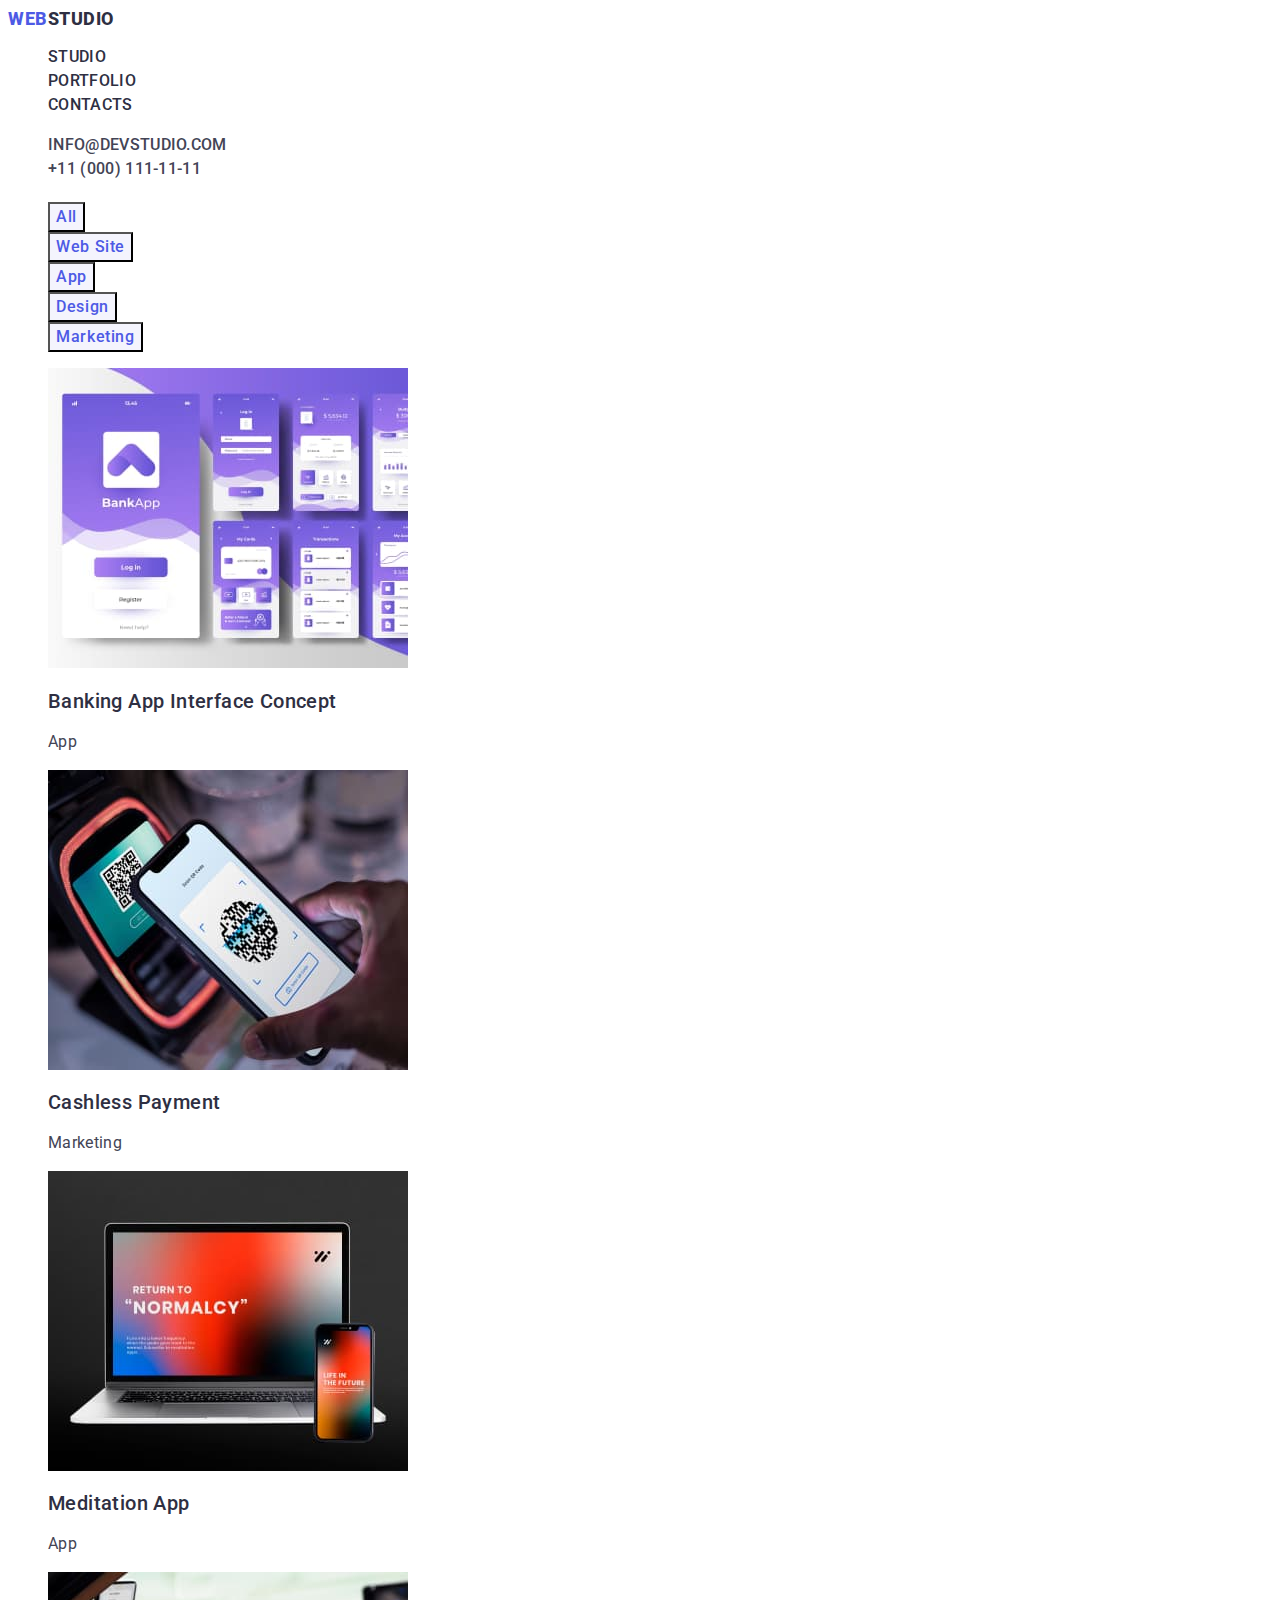
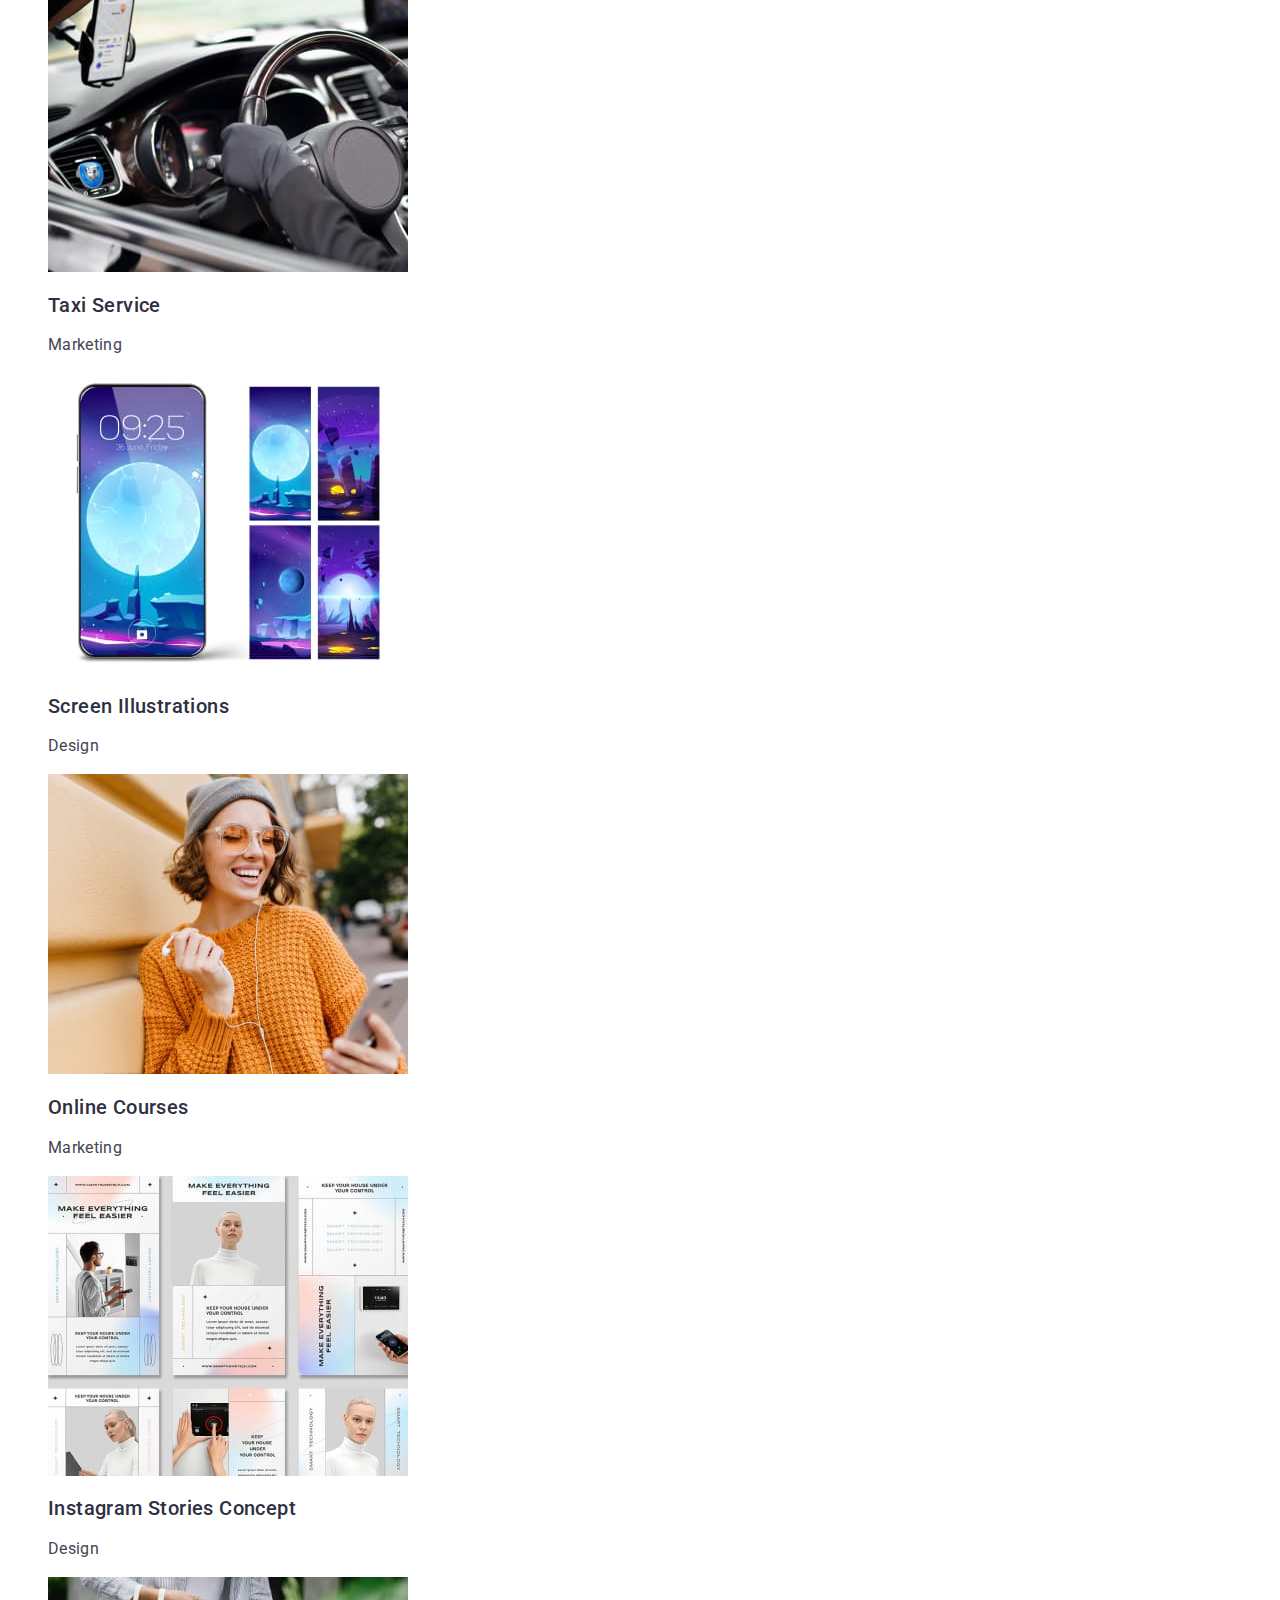
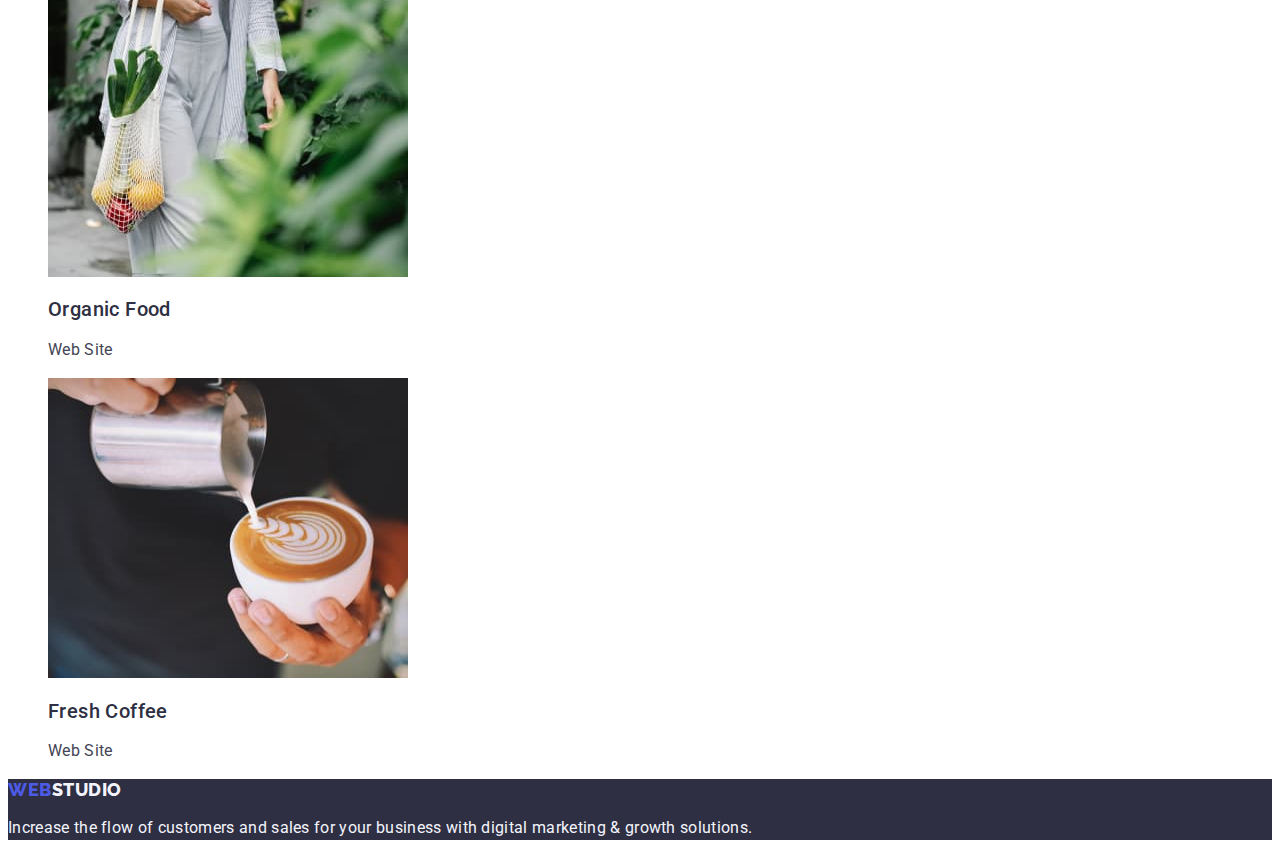
==== portfolio.html @ 3cce031e "Initial commit" ====
<!DOCTYPE html>
<html lang="en">
<head>
    <meta charset="UTF-8">
    <meta name="viewport" content="width=device-width, initial-scale=1.0">
    <link rel="preconnect" href="https://fonts.googleapis.com">
    <link rel="preconnect" href="https://fonts.gstatic.com" crossorigin>
    <link href="https://fonts.googleapis.com/css2?family=Raleway:wght@800&family=Roboto:wght@400;500;700;900&display=swap"
        rel="stylesheet">
    <title>WebStudio</title>
    <link rel="stylesheet" href="./css/styles.css">
</head>
<body>
    <header class="header-nav">
        <nav>
            <a class="link" href="./index.html">Web<span class="logo-studio">Studio</span></a>
            <ul class="list">
                <li><a class="link" href="./index.html">Studio</a></li>
                <li><a class="link" href="./portfolio.html">Portfolio</a></li>
                <li><a class="link" href="">Contacts</a></li>
            </ul>
    
        </nav>
        <address class="header-adress">
            <ul class="list">
                <li><a class="link" href="mailto:info@devstudio.com">info@devstudio.com</a></li>
                <li><a class="link" href="tel:+110001111111">+11 (000) 111-11-11</a></li>
            </ul>
        </address>
    </header>

        <main>
            <section>
                <h1></h1>
              <ul class="list">
                <li><button type="button" class="button">All</button></li>
                <li><button type="button" class="button">Web Site</button></li>
                <li><button type="button" class="button">App</button></li>
                <li><button type="button" class="button">Design</button></li>
                <li><button type="button" class="button">Marketing</button></li>
              </ul>


            <ul class="list">
                <li><a class="link" href="">
                    <img src="./images/img8.jpg"
                     alt="Banking App"
                     width="360"
                     height="300">
                     <h2 class="portfolio-job">Banking App Interface Concept</h2>
                     <p class="portfolio-content">App</p>
                     </a>
                    </li>

                <li><a class="link" href="">
                    <img src="./images/img9.jpg"
                     alt="NFC Payment"
                     width="360"
                     height="300">
                     <h2 class="portfolio-job">Cashless Payment</h2>
                     <p class="portfolio-content">Marketing</p>
                     </a>
                    </li>

                <li><a class="link" href="">
                    <img src="./images/img10.jpg"
                     alt="Meditation App"
                     width="360"
                     height="300">
                     <h2 class="portfolio-job">Meditation App</h2>
                    <p class="portfolio-content">App</p>
                    </a>
                </li>

                <li><a class="link" href="">
                    <img src="./images/img11.jpg"
                    alt="Taxi"
                    width="360"
                    height="300">
                    <h2 class="portfolio-job">Taxi Service</h2>
                    <p class="portfolio-content">Marketing</p>
                    </a>
                </li>

                <li><a class="link" href="">
                    <img src="./images/img12.jpg"
                    alt="Screen Ilustration"
                    width="360"
                    height="300">
                    <h2 class="portfolio-job">Screen Illustrations</h2>
                    <p class="portfolio-content">Design</p>
                    </a>
                </li>

                <li><a class="link" href="">
                    <img src="./images/img13.jpg"
                    alt="Online Courses"
                    width="360"
                    height="300">
                    <h2 class="portfolio-job">Online Courses</h2>
                    <p class="portfolio-content">Marketing</p>
                    </a>
                </li>

                <li><a class="link" href="">
                    <img src="./images/img14.jpg"
                    alt="Stories Concept"
                    width="360"
                    height="300">
                    <h2 class="portfolio-job">Instagram Stories Concept</h2>
                    <p class="portfolio-content">Design</p>
                    </a>
                </li>

                <li><a class="link" href="">
                    <img src="./images/img15.jpg"
                    alt="Food"
                    width="360"
                    height="300">
                    <h2 class="portfolio-job">Organic Food</h2>
                    <p class="portfolio-content">Web Site</p>
                    </a>
                </li>

                <li><a class="link" href="">
                    <img src="./images/img16.jpg"
                    alt="Barista"
                    width="360"
                    height="300">
                    <h2 class="portfolio-job">Fresh Coffee</h2>
                    <p class="portfolio-content">Web Site</p>
                    </a>
                </li>
            </ul>
        </section>
        </main>

        <footer class="footer">
            <a class="link" href="./index.html">Web<span class="logo-studio-footer">Studio</span></a>
            <p class="footer-text">Increase the flow of customers and sales for your business with digital marketing & growth solutions.</p>
        </footer>
</body>
</html>
---- css/styles.css ----
:root {
    --primary-font: "Roboto" , sans-serif;
    --title-font : "Raleway" , sans-serif ;
    --background-color-main: #FFFFFF;
    
}

header {
    background-color: #FFFFFF;
}

body {
    background-color: #FFFFFF;
    font-family: var(--primary-font);
    color:#434455;
}

.header-nav .link {
    text-decoration: none;
    line-height: 1.17;
    letter-spacing: 0.03em;
    text-transform: uppercase;
    font-family: var(--primary-font);
    font-size: 18px;
    font-weight: 800;
    color:#4D5AE5;
}

.header-nav .logo-studio {
    color: #2E2F42;
}

.link .logo-studio-footer {
    color: #F4F4FD;
}

.list {
    list-style: none;
    background-color:var(--background-color-main);
}

.header-nav .list .link {
    text-decoration: none;
    letter-spacing: 0.02em;
    line-height: 1.5;
    color:#2E2F42;
    font-size: 16px;
    font-weight: 500;
}

.header-adress {
    font-style: normal;
}

.header-adress .list .link
{
    color: #2E2F42;
    font-size: 16px;
    line-height: 1.5;
    letter-spacing: 0.02em;
    color: #434455;
}


.header-nav .list .link:hover,
 .header-nav .list .link:focus{
    color: #404BBF;
}


.header-adress .link:hover,
.header-adress .link:focus,
.header-adress .link:hover,
.header-adress .link:focus
 {
    color: #404BBF;
}

.main-title .main-button {
    letter-spacing: 0.04em;
    line-height: 1.5;
    font-weight: 500;
    font-family: "Roboto", sans-serif;
    cursor: pointer;
    color: #FFFFFF;
    background-color:#4D5AE5;
    font-size: 16px;
}

.main-title .main-button:focus,
.main-title .main-button:hover {
    color: #FFFFFF;
    background-color:#404BBF;
    font-size: 16px;
    font-weight: 500;
}

.main-title {
    letter-spacing: 0.02em;
    text-align: center;
    background-color:#2E2F42;
}

.main-title .title {
    letter-spacing: 0.02em;
    font-weight: 700;
    font-size: 56px;
    color: #FFFFFF;
    line-height: 1.07;
}

.second-title .text {
    letter-spacing: 0.02em;
    font-size: 16px;
    line-height: 1.5;
}

.second-title .list .title-list {
    letter-spacing: 0.02em;
    color: #2E2F42;
    line-height: 1.2;
    font-weight: 500;
    font-size: 20px;
}

.our-job .our-job-title {
    text-transform: capitalize;
    letter-spacing: 0.02em;
    text-align: center;
    line-height: 1.11;
    font-size: 36px;
    font-weight: 700;
    color: #2E2F42;
}

.our-job .our-job-title .list {
    color: #E7E9FC;
}


.our {
    background-color:#F4F4FD;
}

.list .our-team {
    background-color: #FFFFFF;
}

.our .team {
    color: #2E2F42;
    text-transform: capitalize;
    letter-spacing: 0.02em;
    text-align: center;
    line-height: 1.11;
    font-size: 36px;
    font-weight:700 ;
}

.list .our-team .job {
    background-color: #FFFFFF;
    letter-spacing: 0.02em;
    color: #434455;
    line-height: 1.5;
    font-size: 16px;
    font-weight: 500;
}

.our-team .human {
    color: #2E2F42;
    letter-spacing: 0.02em;
    font-size: 20px;
    font-weight: 400;
    line-height: 1.2;
}


.footer {
    background-color: #2E2F42;
}

.footer .link {
        text-decoration: none;
            line-height: 1.17;
            letter-spacing: 0.03em;
            text-transform: uppercase;
            font-family: var(--title-font);
            font-size: 18px;
            font-weight: 800;
            color: #4D5AE5;
}

.footer .footer-text {
    letter-spacing: 0.02em;
    line-height: 1.5;
    font-size: 16px;
    color: #F4F4FD;
}

.list .button {
    letter-spacing: 0.04em;
    font-family: var(--primary-font);
    cursor: pointer;
    background-color:#F4F4FD ;
    color: #4D5AE5;
    font-size: 16px;
    font-weight: 500;
    line-height: 1.5;
}
.list .button:hover,
.list .button:focus {
    color: #FFFFFF;
    background-color:#404BBF ;
}

.list .link {
    text-decoration: none;
}

.list .link .portfolio-job {
    font-family: var(--primary-font);
    letter-spacing: 0.02em;
    color: #2E2F42;
    font-size: 20px;
    font-weight: 500;
    line-height: 1.2;
}

.link .portfolio-content {
    font-family: var(--primary-font);
    font-size: 16px;
    line-height: 1.5;
    letter-spacing: 0.02em;
    color: #434455;
}
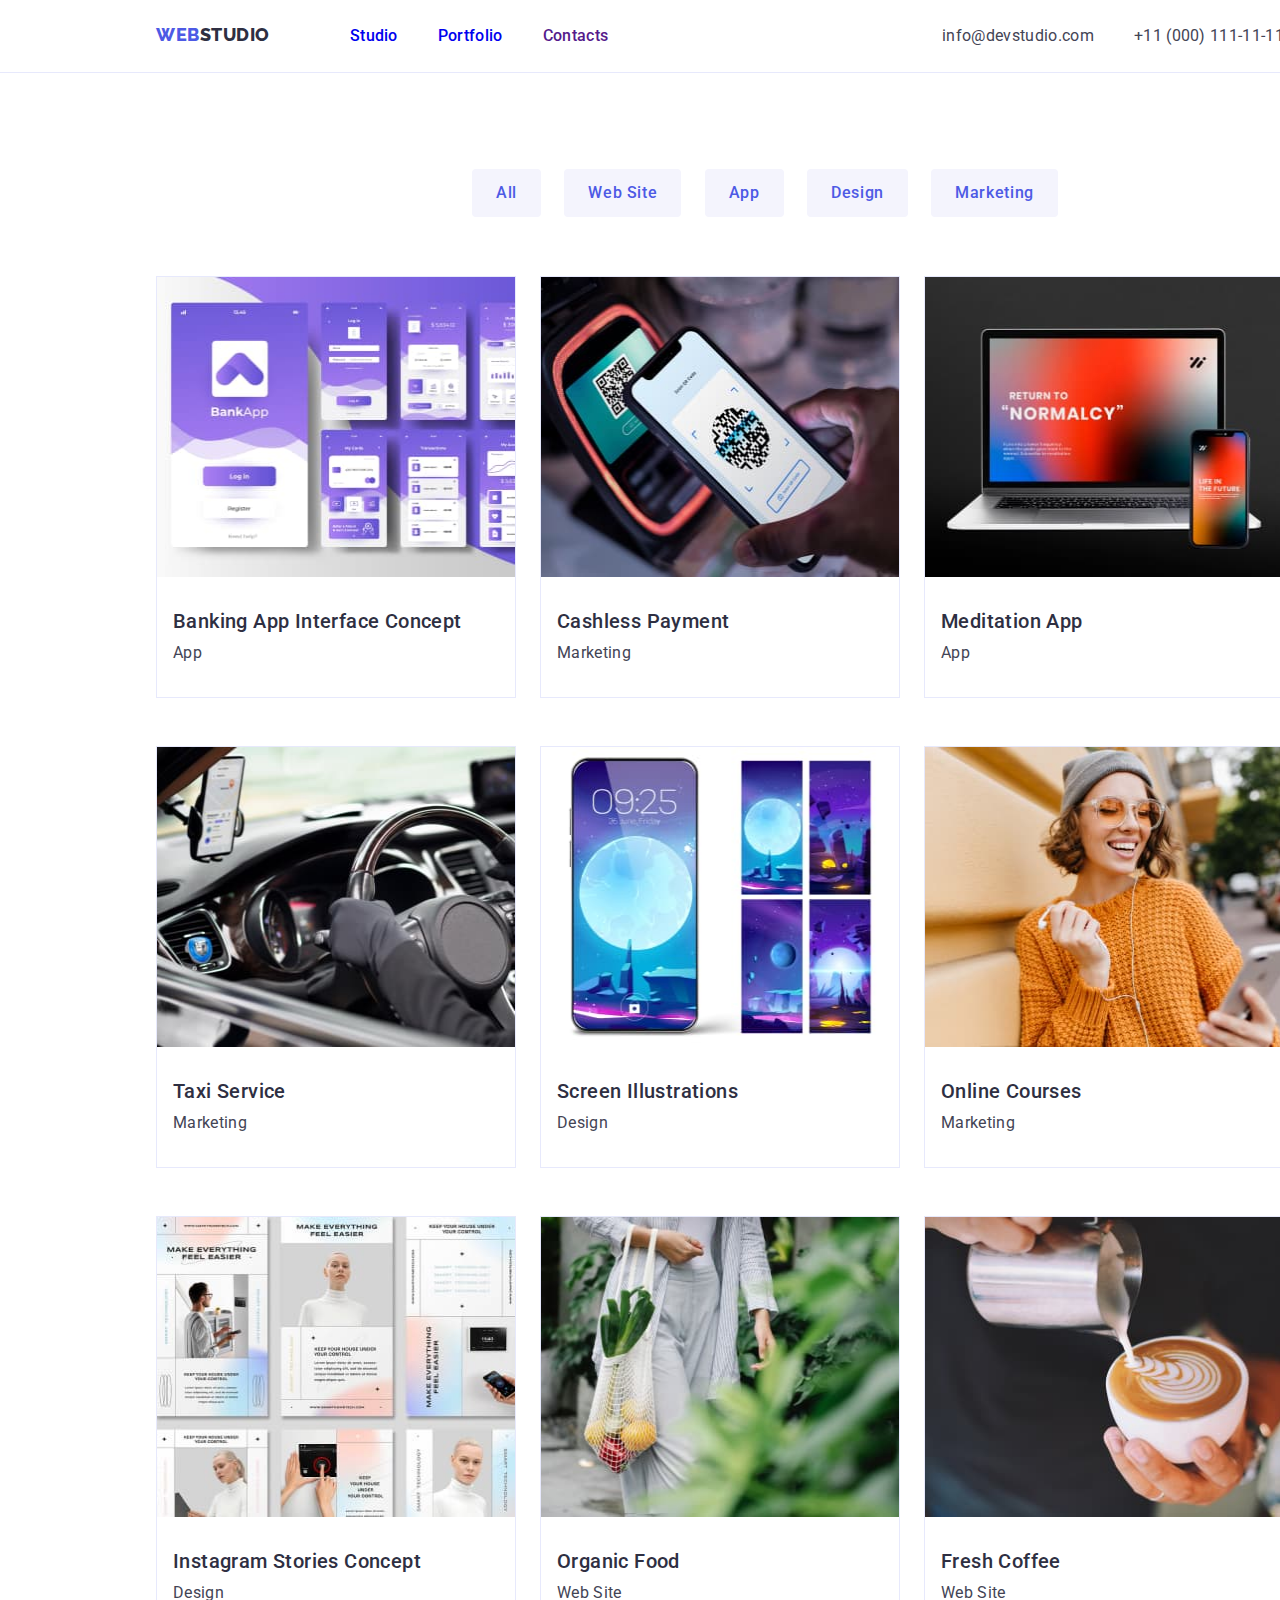
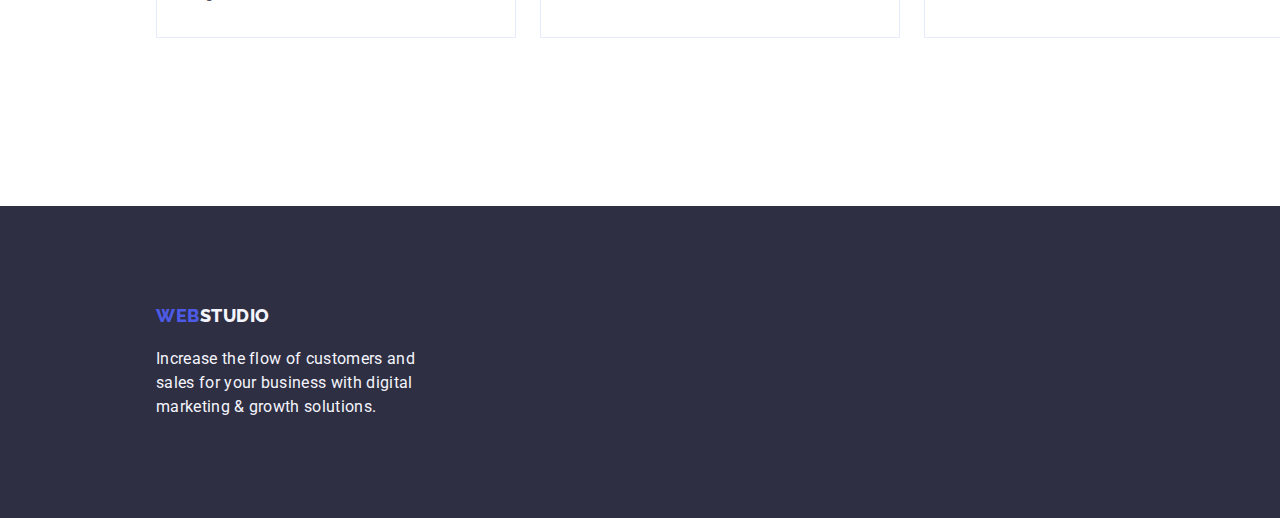
==== commit 66c73d89: "1" ====
--- a/portfolio.html
+++ b/portfolio.html
@@ -1,143 +1,224 @@
 <!DOCTYPE html>
 <html lang="en">
-<head>
-    <meta charset="UTF-8">
-    <meta name="viewport" content="width=device-width, initial-scale=1.0">
-    <link rel="preconnect" href="https://fonts.googleapis.com">
-    <link rel="preconnect" href="https://fonts.gstatic.com" crossorigin>
-    <link href="https://fonts.googleapis.com/css2?family=Raleway:wght@800&family=Roboto:wght@400;500;700;900&display=swap"
-        rel="stylesheet">
+  <head>
+    <meta charset="UTF-8" />
+    <meta name="viewport" content="width=device-width, initial-scale=1.0" />
+    <link rel="preconnect" href="https://fonts.googleapis.com" />
+    <link rel="preconnect" href="https://fonts.gstatic.com" crossorigin />
+    <link rel="stylesheet" href="./css/modern-normalize.min.css" />
+    <link
+      href="https://fonts.googleapis.com/css2?family=Raleway:wght@800&family=Roboto:wght@400;500;700;900&display=swap"
+      rel="stylesheet"
+    />
+    <link rel="stylesheet" href="./css/modern-normalize.css" />
     <title>WebStudio</title>
-    <link rel="stylesheet" href="./css/styles.css">
-</head>
-<body>
+    <link rel="stylesheet" href="./css/styles.css" />
+  </head>
+  <body>
     <header class="header-nav">
-        <nav>
-            <a class="link" href="./index.html">Web<span class="logo-studio">Studio</span></a>
+      <div class="conteiner">
+        <div class="nav-menu">
+          <nav class="menu">
+            <a class="link" href="./index.html"
+              >Web<span class="logo-studio">Studio</span></a
+            >
             <ul class="list">
-                <li><a class="link" href="./index.html">Studio</a></li>
-                <li><a class="link" href="./portfolio.html">Portfolio</a></li>
-                <li><a class="link" href="">Contacts</a></li>
+              <li><a class="link" href="./index.html">Studio</a></li>
+              <li><a class="link" href="./portfolio.html">Portfolio</a></li>
+              <li><a class="link" href="">Contacts</a></li>
             </ul>
-    
-        </nav>
-        <address class="header-adress">
+          </nav>
+
+          <address class="header-adress">
             <ul class="list">
-                <li><a class="link" href="mailto:info@devstudio.com">info@devstudio.com</a></li>
-                <li><a class="link" href="tel:+110001111111">+11 (000) 111-11-11</a></li>
+              <li>
+                <a class="link" href="mailto:info@devstudio.com"
+                  >info@devstudio.com</a
+                >
+              </li>
+              <li>
+                <a class="link" href="tel:+110001111111">+11 (000) 111-11-11</a>
+              </li>
             </ul>
-        </address>
+          </address>
+        </div>
+      </div>
     </header>
 
-        <main>
-            <section>
-                <h1></h1>
-              <ul class="list">
-                <li><button type="button" class="button">All</button></li>
-                <li><button type="button" class="button">Web Site</button></li>
-                <li><button type="button" class="button">App</button></li>
-                <li><button type="button" class="button">Design</button></li>
-                <li><button type="button" class="button">Marketing</button></li>
-              </ul>
-
-
+    <main>
+      <section>
+        <h1></h1>
+        <div class="navigation">
+          <ul class="list">
+            <li><button type="button" class="button">All</button></li>
+            <li><button type="button" class="button">Web Site</button></li>
+            <li><button type="button" class="button">App</button></li>
+            <li><button type="button" class="button">Design</button></li>
+            <li><button type="button" class="button">Marketing</button></li>
+          </ul>
+        </div>
+        <div class="conteiner">
+          <div class="list-cards">
             <ul class="list">
-                <li><a class="link" href="">
-                    <img src="./images/img8.jpg"
-                     alt="Banking App"
-                     width="360"
-                     height="300">
-                     <h2 class="portfolio-job">Banking App Interface Concept</h2>
-                     <p class="portfolio-content">App</p>
-                     </a>
-                    </li>
-
-                <li><a class="link" href="">
-                    <img src="./images/img9.jpg"
-                     alt="NFC Payment"
-                     width="360"
-                     height="300">
-                     <h2 class="portfolio-job">Cashless Payment</h2>
-                     <p class="portfolio-content">Marketing</p>
-                     </a>
-                    </li>
-
-                <li><a class="link" href="">
-                    <img src="./images/img10.jpg"
-                     alt="Meditation App"
-                     width="360"
-                     height="300">
-                     <h2 class="portfolio-job">Meditation App</h2>
-                    <p class="portfolio-content">App</p>
-                    </a>
-                </li>
-
-                <li><a class="link" href="">
-                    <img src="./images/img11.jpg"
-                    alt="Taxi"
-                    width="360"
-                    height="300">
-                    <h2 class="portfolio-job">Taxi Service</h2>
-                    <p class="portfolio-content">Marketing</p>
-                    </a>
-                </li>
-
-                <li><a class="link" href="">
-                    <img src="./images/img12.jpg"
-                    alt="Screen Ilustration"
-                    width="360"
-                    height="300">
-                    <h2 class="portfolio-job">Screen Illustrations</h2>
-                    <p class="portfolio-content">Design</p>
-                    </a>
-                </li>
-
-                <li><a class="link" href="">
-                    <img src="./images/img13.jpg"
-                    alt="Online Courses"
-                    width="360"
-                    height="300">
-                    <h2 class="portfolio-job">Online Courses</h2>
-                    <p class="portfolio-content">Marketing</p>
-                    </a>
-                </li>
-
-                <li><a class="link" href="">
-                    <img src="./images/img14.jpg"
-                    alt="Stories Concept"
-                    width="360"
-                    height="300">
-                    <h2 class="portfolio-job">Instagram Stories Concept</h2>
-                    <p class="portfolio-content">Design</p>
-                    </a>
-                </li>
-
-                <li><a class="link" href="">
-                    <img src="./images/img15.jpg"
-                    alt="Food"
-                    width="360"
-                    height="300">
-                    <h2 class="portfolio-job">Organic Food</h2>
-                    <p class="portfolio-content">Web Site</p>
-                    </a>
-                </li>
-
-                <li><a class="link" href="">
-                    <img src="./images/img16.jpg"
-                    alt="Barista"
-                    width="360"
-                    height="300">
-                    <h2 class="portfolio-job">Fresh Coffee</h2>
-                    <p class="portfolio-content">Web Site</p>
-                    </a>
-                </li>
+              <div class="card-one">
+                <li>
+                  <a class="link" href="">
+                    <img
+                      src="./images/img8.jpg"
+                      alt="Banking App"
+                      width="360"
+                      height="300"
+                    />
+                    <div class="card-content">
+                      <h2 class="portfolio-job">
+                        Banking App Interface Concept
+                      </h2>
+                      <p class="portfolio-content">App</p>
+                    </div>
+                  </a>
+                </li>
+
+                <li>
+                  <a class="link" href="">
+                    <img
+                      src="./images/img9.jpg"
+                      alt="NFC Payment"
+                      width="360"
+                      height="300"
+                    />
+                    <div class="card-content">
+                      <h2 class="portfolio-job">Cashless Payment</h2>
+                      <p class="portfolio-content">Marketing</p>
+                    </div>
+                  </a>
+                </li>
+
+                <li>
+                  <a class="link" href="">
+                    <img
+                      src="./images/img10.jpg"
+                      alt="Meditation App"
+                      width="360"
+                      height="300"
+                    />
+                    <div class="card-content">
+                      <h2 class="portfolio-job">Meditation App</h2>
+                      <p class="portfolio-content">App</p>
+                    </div>
+                  </a>
+                </li>
+              </div>
+
+              <div class="card-two">
+                <li>
+                  <a class="link" href="">
+                    <img
+                      src="./images/img11.jpg"
+                      alt="Taxi"
+                      width="360"
+                      height="300"
+                    />
+                    <div class="card-content">
+                      <h2 class="portfolio-job">Taxi Service</h2>
+                      <p class="portfolio-content">Marketing</p>
+                    </div>
+                  </a>
+                </li>
+
+                <li>
+                  <a class="link" href="">
+                    <img
+                      src="./images/img12.jpg"
+                      alt="Screen Ilustration"
+                      width="360"
+                      height="300"
+                    />
+
+                    <div class="card-content">
+                      <h2 class="portfolio-job">Screen Illustrations</h2>
+                      <p class="portfolio-content">Design</p>
+                    </div>
+                  </a>
+                </li>
+
+                <li>
+                  <a class="link" href="">
+                    <img
+                      src="./images/img13.jpg"
+                      alt="Online Courses"
+                      width="360"
+                      height="300"
+                    />
+                    <div class="card-content">
+                      <h2 class="portfolio-job">Online Courses</h2>
+                      <p class="portfolio-content">Marketing</p>
+                    </div>
+                  </a>
+                </li>
+              </div>
+
+              <div class="card-three">
+                <li>
+                  <a class="link" href="">
+                    <img
+                      src="./images/img14.jpg"
+                      alt="Stories Concept"
+                      width="360"
+                      height="300"
+                    />
+                    <div class="card-content">
+                      <h2 class="portfolio-job">Instagram Stories Concept</h2>
+                      <p class="portfolio-content">Design</p>
+                    </div>
+                  </a>
+                </li>
+
+                <li>
+                  <a class="link" href="">
+                    <img
+                      src="./images/img15.jpg"
+                      alt="Food"
+                      width="360"
+                      height="300"
+                    />
+                    <div class="card-content">
+                      <h2 class="portfolio-job">Organic Food</h2>
+                      <p class="portfolio-content">Web Site</p>
+                    </div>
+                  </a>
+                </li>
+
+                <li>
+                  <a class="link" href="">
+                    <img
+                      src="./images/img16.jpg"
+                      alt="Barista"
+                      width="360"
+                      height="300"
+                    />
+                    <div class="card-content">
+                      <h2 class="portfolio-job">Fresh Coffee</h2>
+                      <p class="portfolio-content">Web Site</p>
+                    </div>
+                  </a>
+                </li>
+              </div>
             </ul>
-        </section>
-        </main>
-
-        <footer class="footer">
-            <a class="link" href="./index.html">Web<span class="logo-studio-footer">Studio</span></a>
-            <p class="footer-text">Increase the flow of customers and sales for your business with digital marketing & growth solutions.</p>
-        </footer>
-</body>
-</html>+          </div>
+        </div>
+      </section>
+    </main>
+
+    <footer class="footer">
+      <div class="footer-content">
+        <a class="link" href="./index.html"
+          >Web<span class="logo-studio-footer">Studio</span></a
+        >
+        <p class="footer-text">
+          Increase the flow of customers and sales for your business with
+          digital marketing & growth solutions.
+        </p>
+      </div>
+    </footer>
+  </body>
+</html>
--- a/css/styles.css
+++ b/css/styles.css
@@ -13,20 +13,91 @@
     background-color: #FFFFFF;
     font-family: var(--primary-font);
     color:#434455;
-}
-
-.header-nav .link {
+    margin: 0;
+    width: 1440px;
+}
+
+a {
+    padding: 0;
+    margin: 0;
+}
+
+h1,
+h2,
+h3,
+h4,
+h5,
+h6 {
+    padding: 0;
+    margin: 0;
+}
+
+p {
+    padding: 0;
+    margin: 0;
+}
+
+ul {
+    padding: 0;
+    margin: 0;
+}
+
+img {
+    display: block;
+    max-width: 100%;
+}
+
+.conteiner {
+    width: 1158px;
+    padding: 0 15px;
+    margin: 0 auto;
+}
+
+.header-nav {
+    border-bottom: 1px solid #E7E9FC;
+    padding: 24px 0;
+}
+
+.header-nav .conteiner .nav-menu {
+    display: flex;
+    justify-content: space-between;
+}
+
+
+.nav-menu .menu >a {
+    display:inline-flex;
     text-decoration: none;
     line-height: 1.17;
     letter-spacing: 0.03em;
     text-transform: uppercase;
-    font-family: var(--primary-font);
+    font-family: var(--title-font);
     font-size: 18px;
     font-weight: 800;
-    color:#4D5AE5;
-}
-
-.header-nav .logo-studio {
+    color: #4D5AE5;
+
+    margin:0 76px 0 0;
+}
+
+.nav-menu .menu .list {
+    display: inline-flex;
+    text-decoration: none;
+    letter-spacing: 0.02em;
+    line-height: 1.5;
+    color: #2E2F42;
+    font-size: 16px;
+    font-weight: 500;
+
+    gap:40px;
+}
+
+
+.header-adress .list {
+    display: inline-flex;
+    gap:40px;
+}
+
+
+.conteiner .logo-studio {
     color: #2E2F42;
 }
 
@@ -39,14 +110,6 @@
     background-color:var(--background-color-main);
 }
 
-.header-nav .list .link {
-    text-decoration: none;
-    letter-spacing: 0.02em;
-    line-height: 1.5;
-    color:#2E2F42;
-    font-size: 16px;
-    font-weight: 500;
-}
 
 .header-adress {
     font-style: normal;
@@ -59,6 +122,7 @@
     line-height: 1.5;
     letter-spacing: 0.02em;
     color: #434455;
+
 }
 
 
@@ -76,6 +140,8 @@
     color: #404BBF;
 }
 
+
+
 .main-title .main-button {
     letter-spacing: 0.04em;
     line-height: 1.5;
@@ -85,7 +151,15 @@
     color: #FFFFFF;
     background-color:#4D5AE5;
     font-size: 16px;
-}
+
+    display: flex;
+    margin:48px 0 0 0;
+    padding:16px 32px 16px 32px;
+    border: 0px;
+    border-radius: 4px;
+
+}
+
 
 .main-title .main-button:focus,
 .main-title .main-button:hover {
@@ -99,7 +173,12 @@
     letter-spacing: 0.02em;
     text-align: center;
     background-color:#2E2F42;
-}
+
+    display: flex;
+    width: 1440px;
+    
+}
+
 
 .main-title .title {
     letter-spacing: 0.02em;
@@ -109,6 +188,39 @@
     line-height: 1.07;
 }
 
+.first-section {
+    display: flex;
+    flex-direction: column;
+    width: 496px;
+    align-items:center;
+    margin: 188px 472px;
+}
+
+.second-section {
+    display: inline;
+    margin: 0;
+    padding: 0;
+}
+
+.second-section .list {
+    display: inline-flex;
+    margin: 92px 0 120px 0;
+    gap: 24px;
+}
+
+.second-section .list li {
+    width: calc((100% - 3*24px)/4);
+}
+
+
+.second-title h2 {
+    visibility: hidden;
+    pointer-events: none;
+    position: absolute;
+    padding-top: 0;
+    margin: 0;
+}
+
 .second-title .text {
     letter-spacing: 0.02em;
     font-size: 16px;
@@ -123,7 +235,14 @@
     font-size: 20px;
 }
 
+.our-job {
+    display:block;
+    margin-bottom:194px ;
+}
+
 .our-job .our-job-title {
+    display: block;
+
     text-transform: capitalize;
     letter-spacing: 0.02em;
     text-align: center;
@@ -133,18 +252,56 @@
     color: #2E2F42;
 }
 
-.our-job .our-job-title .list {
+.our-job .conteiner ul {
+    display: inline-flex;
+    gap: 24px;
+    margin-top: 72px;
+
+}
+
+
+
+.our-job .conteiner .list {
     color: #E7E9FC;
 }
 
 
 .our {
+    display:flex;
+    height: 732px;
     background-color:#F4F4FD;
 }
 
 .list .our-team {
+    display: block;
     background-color: #FFFFFF;
-}
+
+}
+
+
+.team {
+    display: block;
+    margin-top:120px ;
+}
+
+.our .conteiner ul {
+    display: inline-flex;
+    margin-top: 72px;
+    margin-bottom: 120px;
+    gap: 24px;
+    background-color: #F4F4FD;
+}
+
+
+.card-text  {
+    display:flex;
+    flex-direction: column;
+    gap: 8px;
+
+    margin:32px 16px;
+    align-items: center; 
+}
+
 
 .our .team {
     color: #2E2F42;
@@ -174,9 +331,27 @@
 }
 
 
+
 .footer {
-    background-color: #2E2F42;
-}
+    display: flex;
+    height: 312px;
+    background-color:#2E2F42 ;
+    align-items:normal;
+    gap:16px ;
+}
+
+.footer-content {
+    display: flex;
+    flex-direction: column;
+    gap: 17.5px;
+    align-self: center;
+    margin-left:156px ;
+    margin-top:100px;
+    margin-bottom: 100px;
+
+}
+
+
 
 .footer .link {
         text-decoration: none;
@@ -187,6 +362,9 @@
             font-size: 18px;
             font-weight: 800;
             color: #4D5AE5;
+
+            width: 115px;
+            height: 24px;
 }
 
 .footer .footer-text {
@@ -194,6 +372,9 @@
     line-height: 1.5;
     font-size: 16px;
     color: #F4F4FD;
+
+    width: 264px;
+    height: 72px;
 }
 
 .list .button {
@@ -205,7 +386,59 @@
     font-size: 16px;
     font-weight: 500;
     line-height: 1.5;
-}
+
+    display: inline-flex;
+    border-radius:4px ;
+    padding: 12px 24px ;
+    width: max-content;
+    border-color: #F4F4FD;
+    border-style: none;
+}
+
+.navigation .list {
+    display: inline-flex;
+    margin: 96px 472px 59px 472px ;
+    gap: 23.33px;
+}
+
+.list-cards {
+    display:flex;
+    margin-bottom:120px;
+
+}
+
+.card-content {
+    display: block;
+    margin: 32px 52px 32px 16px;
+}
+
+.portfolio-content {
+    margin-top: 8px;
+}
+
+
+.list-cards .list li {
+    display:inline-flex;
+    flex-wrap: nowrap;
+    margin-bottom: 48px;
+    border: 1px solid #E7E9FC;
+}
+
+.card-one {
+    display: flex;
+    gap: 24px;
+}
+
+.card-two {
+    display: flex;
+    gap: 24px;
+}
+
+.card-three{
+    display: flex;
+    gap: 24px;
+}
+
 .list .button:hover,
 .list .button:focus {
     color: #FFFFFF;
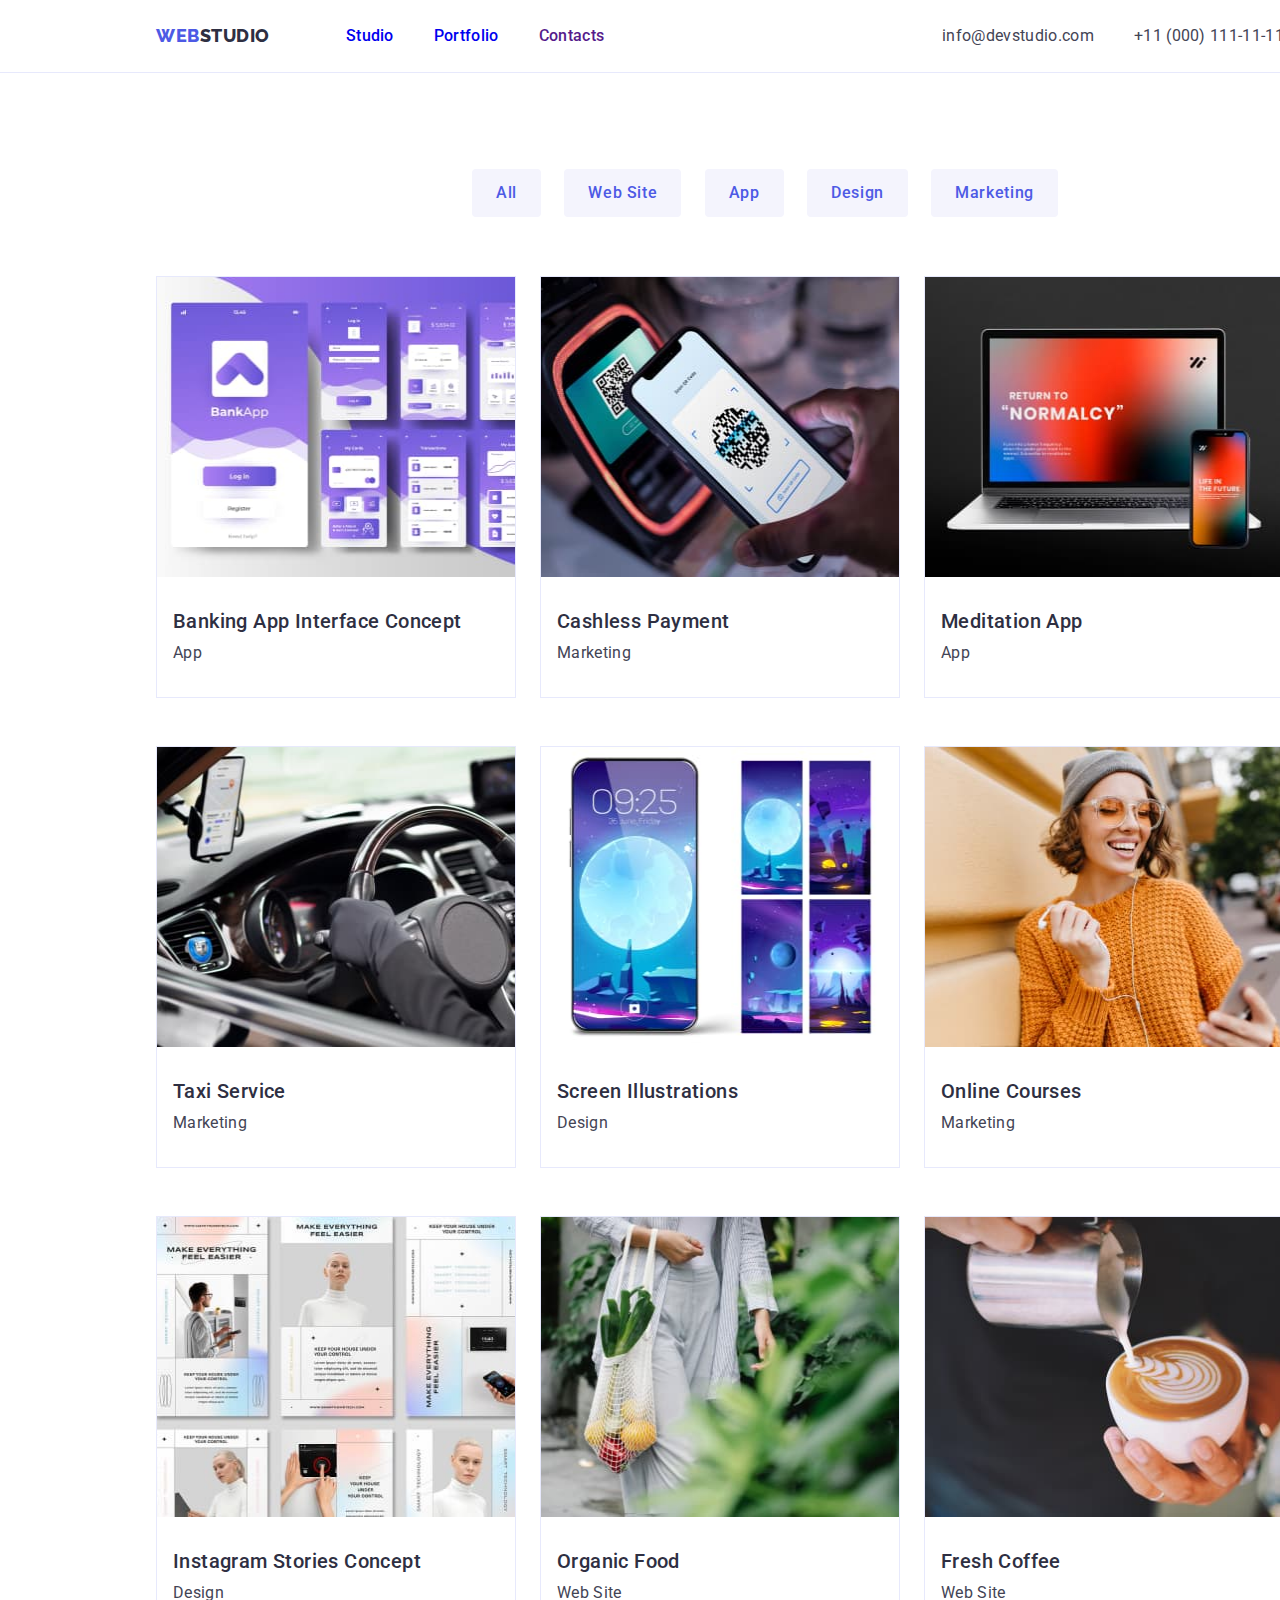
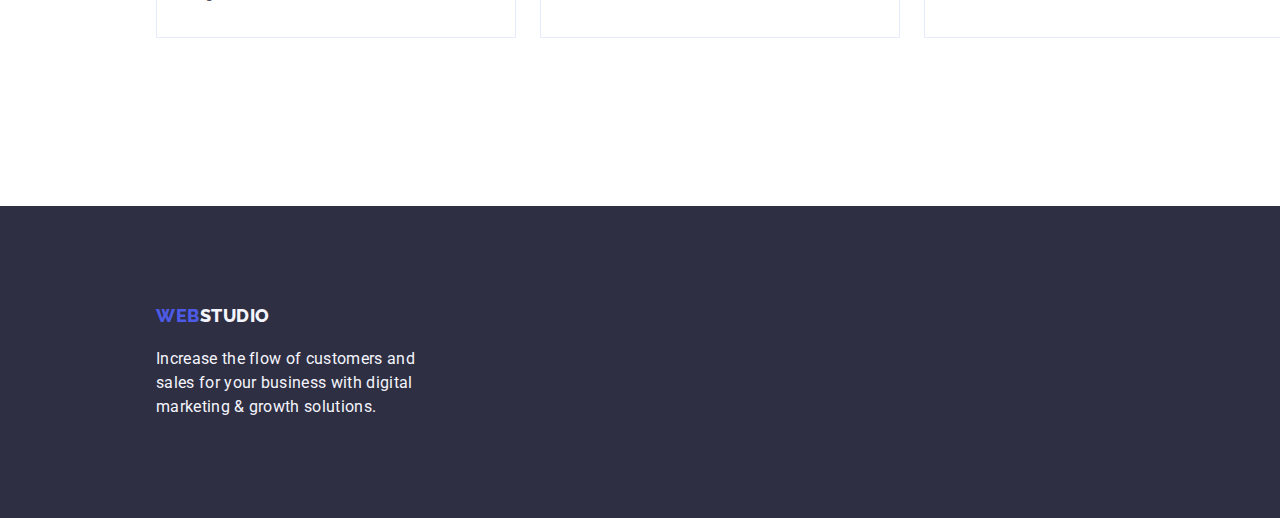
==== commit 401482cb: "1" ====
--- a/portfolio.html
+++ b/portfolio.html
@@ -16,7 +16,7 @@
   </head>
   <body>
     <header class="header-nav">
-      <div class="conteiner">
+      <div class="container">
         <div class="nav-menu">
           <nav class="menu">
             <a class="link" href="./index.html"
@@ -57,7 +57,7 @@
             <li><button type="button" class="button">Marketing</button></li>
           </ul>
         </div>
-        <div class="conteiner">
+        <div class="container">
           <div class="list-cards">
             <ul class="list">
               <div class="card-one">
--- a/css/styles.css
+++ b/css/styles.css
@@ -47,7 +47,7 @@
     max-width: 100%;
 }
 
-.conteiner {
+.container {
     width: 1158px;
     padding: 0 15px;
     margin: 0 auto;
@@ -58,11 +58,15 @@
     padding: 24px 0;
 }
 
-.header-nav .conteiner .nav-menu {
+.header-nav .container .nav-menu {
     display: flex;
     justify-content: space-between;
 }
 
+.nav-menu .menu {
+    display: flex;
+    align-items: center;
+}
 
 .nav-menu .menu >a {
     display:inline-flex;
@@ -75,7 +79,7 @@
     font-weight: 800;
     color: #4D5AE5;
 
-    margin:0 76px 0 0;
+    margin-right: 76px;
 }
 
 .nav-menu .menu .list {
@@ -97,7 +101,7 @@
 }
 
 
-.conteiner .logo-studio {
+.container .logo-studio {
     color: #2E2F42;
 }
 
@@ -237,7 +241,7 @@
 
 .our-job {
     display:block;
-    margin-bottom:194px ;
+    margin-bottom:120px ;
 }
 
 .our-job .our-job-title {
@@ -252,7 +256,7 @@
     color: #2E2F42;
 }
 
-.our-job .conteiner ul {
+.our-job .container ul {
     display: inline-flex;
     gap: 24px;
     margin-top: 72px;
@@ -261,7 +265,7 @@
 
 
 
-.our-job .conteiner .list {
+.our-job .container .list {
     color: #E7E9FC;
 }
 
@@ -284,7 +288,7 @@
     margin-top:120px ;
 }
 
-.our .conteiner ul {
+.our .container ul {
     display: inline-flex;
     margin-top: 72px;
     margin-bottom: 120px;
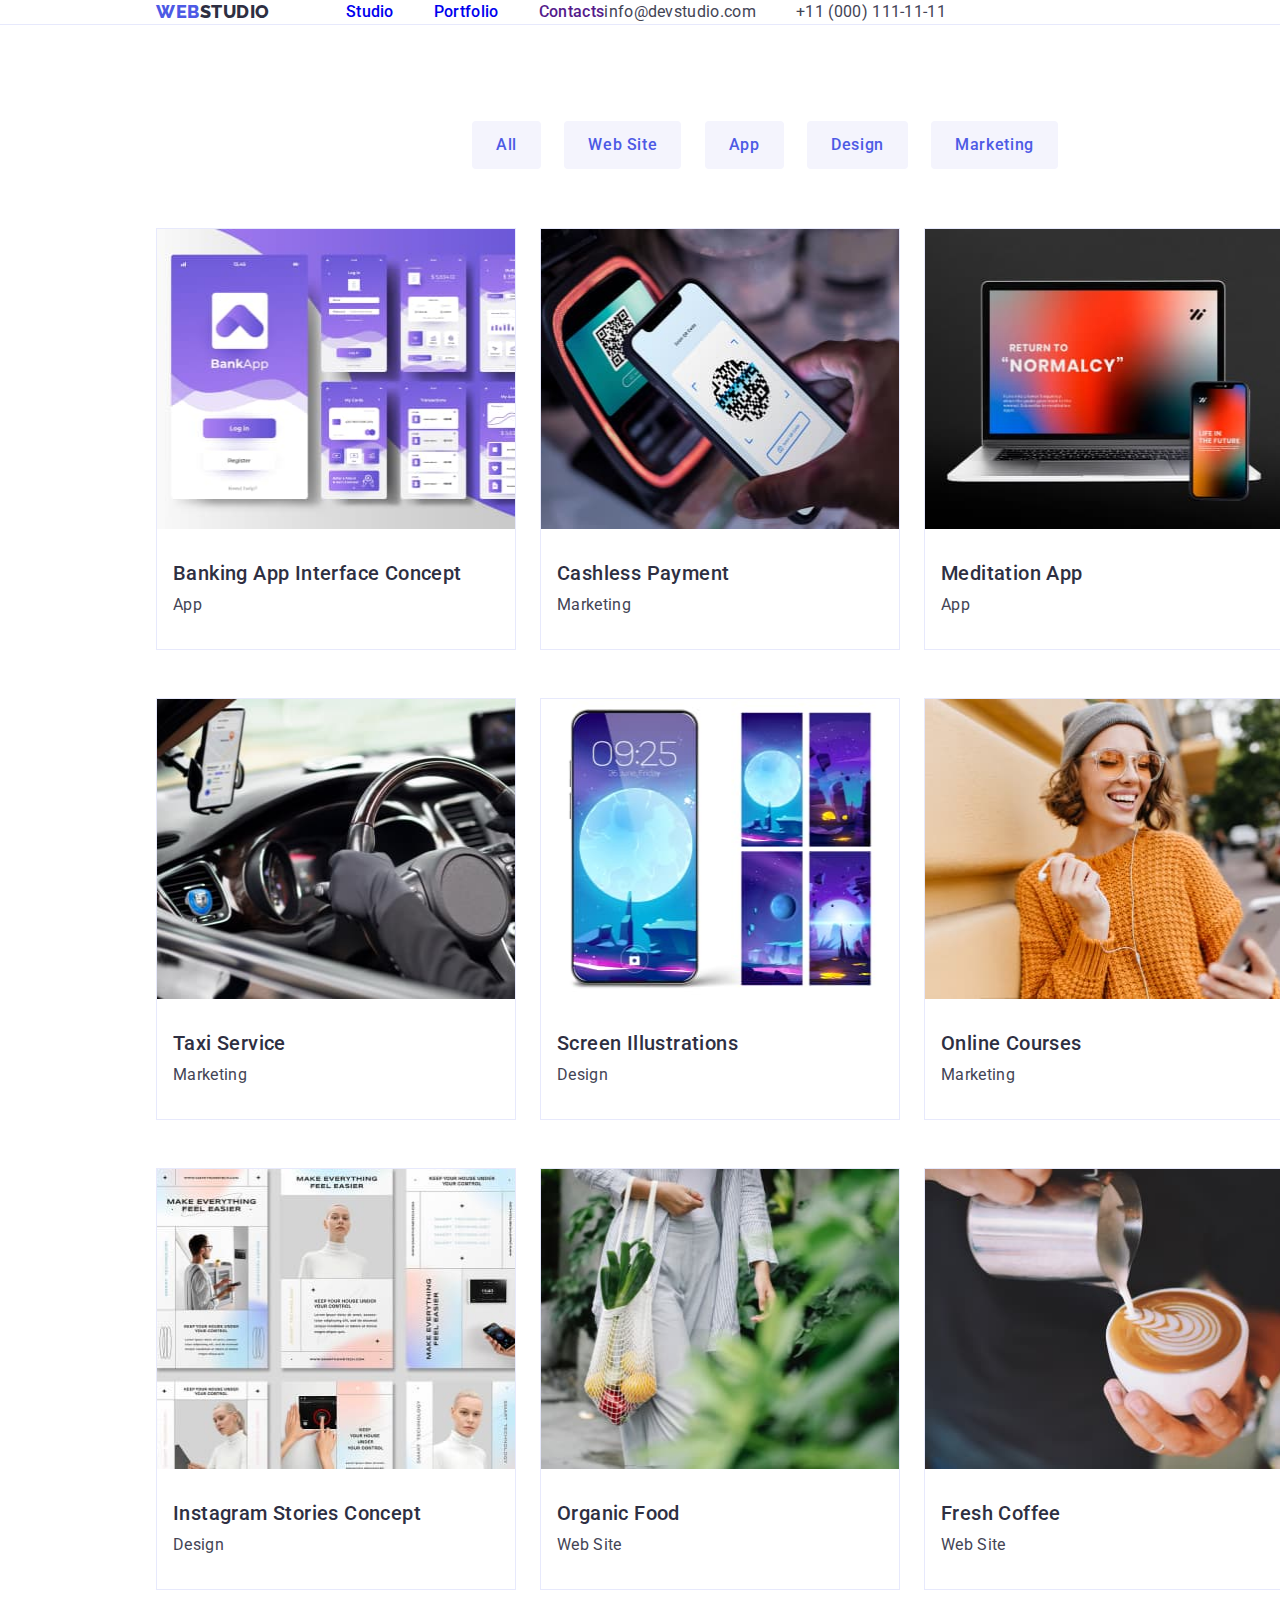
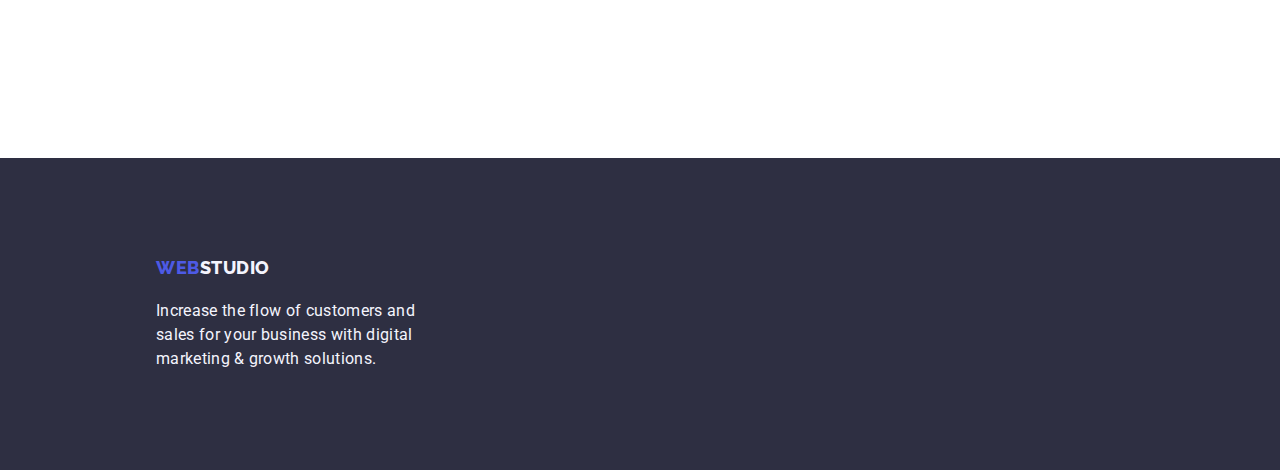
==== commit 84303b4a: "1" ====
--- a/portfolio.html
+++ b/portfolio.html
@@ -17,31 +17,29 @@
   <body>
     <header class="header-nav">
       <div class="container">
-        <div class="nav-menu">
-          <nav class="menu">
-            <a class="link" href="./index.html"
-              >Web<span class="logo-studio">Studio</span></a
-            >
-            <ul class="list">
-              <li><a class="link" href="./index.html">Studio</a></li>
-              <li><a class="link" href="./portfolio.html">Portfolio</a></li>
-              <li><a class="link" href="">Contacts</a></li>
-            </ul>
-          </nav>
-
-          <address class="header-adress">
-            <ul class="list">
-              <li>
-                <a class="link" href="mailto:info@devstudio.com"
-                  >info@devstudio.com</a
-                >
-              </li>
-              <li>
-                <a class="link" href="tel:+110001111111">+11 (000) 111-11-11</a>
-              </li>
-            </ul>
-          </address>
-        </div>
+        <nav class="menu">
+          <a class="link" href="./index.html"
+            >Web<span class="logo-studio">Studio</span></a
+          >
+          <ul class="list">
+            <li><a class="link" href="./index.html">Studio</a></li>
+            <li><a class="link" href="./portfolio.html">Portfolio</a></li>
+            <li><a class="link" href="">Contacts</a></li>
+          </ul>
+        </nav>
+
+        <address class="header-adress">
+          <ul class="list">
+            <li>
+              <a class="link" href="mailto:info@devstudio.com"
+                >info@devstudio.com</a
+              >
+            </li>
+            <li>
+              <a class="link" href="tel:+110001111111">+11 (000) 111-11-11</a>
+            </li>
+          </ul>
+        </address>
       </div>
     </header>
 
--- a/css/styles.css
+++ b/css/styles.css
@@ -53,23 +53,21 @@
     margin: 0 auto;
 }
 
+.menu {
+    display:flex;
+    align-items: center;
+}
+
+.header-nav .container {
+    display: flex;
+}
+
 .header-nav {
     border-bottom: 1px solid #E7E9FC;
-    padding: 24px 0;
-}
-
-.header-nav .container .nav-menu {
-    display: flex;
-    justify-content: space-between;
-}
-
-.nav-menu .menu {
-    display: flex;
-    align-items: center;
-}
-
-.nav-menu .menu >a {
-    display:inline-flex;
+}
+
+
+.menu >a {
     text-decoration: none;
     line-height: 1.17;
     letter-spacing: 0.03em;
@@ -79,11 +77,11 @@
     font-weight: 800;
     color: #4D5AE5;
 
-    margin-right: 76px;
-}
-
-.nav-menu .menu .list {
-    display: inline-flex;
+    margin:0 76px 0 0;
+}
+
+.menu .list {
+    display: flex;
     text-decoration: none;
     letter-spacing: 0.02em;
     line-height: 1.5;
@@ -92,11 +90,16 @@
     font-weight: 500;
 
     gap:40px;
+
+}
+
+.menu .list .link {
+    padding: 24px 0;
 }
 
 
 .header-adress .list {
-    display: inline-flex;
+    display:flex;
     gap:40px;
 }
 
@@ -240,8 +243,8 @@
 }
 
 .our-job {
-    display:block;
-    margin-bottom:120px ;
+    padding-bottom:120px ;
+
 }
 
 .our-job .our-job-title {
@@ -256,7 +259,7 @@
     color: #2E2F42;
 }
 
-.our-job .container ul {
+.our-job .conteiner ul {
     display: inline-flex;
     gap: 24px;
     margin-top: 72px;
@@ -265,7 +268,7 @@
 
 
 
-.our-job .container .list {
+.our-job .conteiner .list {
     color: #E7E9FC;
 }
 
@@ -288,7 +291,7 @@
     margin-top:120px ;
 }
 
-.our .container ul {
+.our .conteiner ul {
     display: inline-flex;
     margin-top: 72px;
     margin-bottom: 120px;
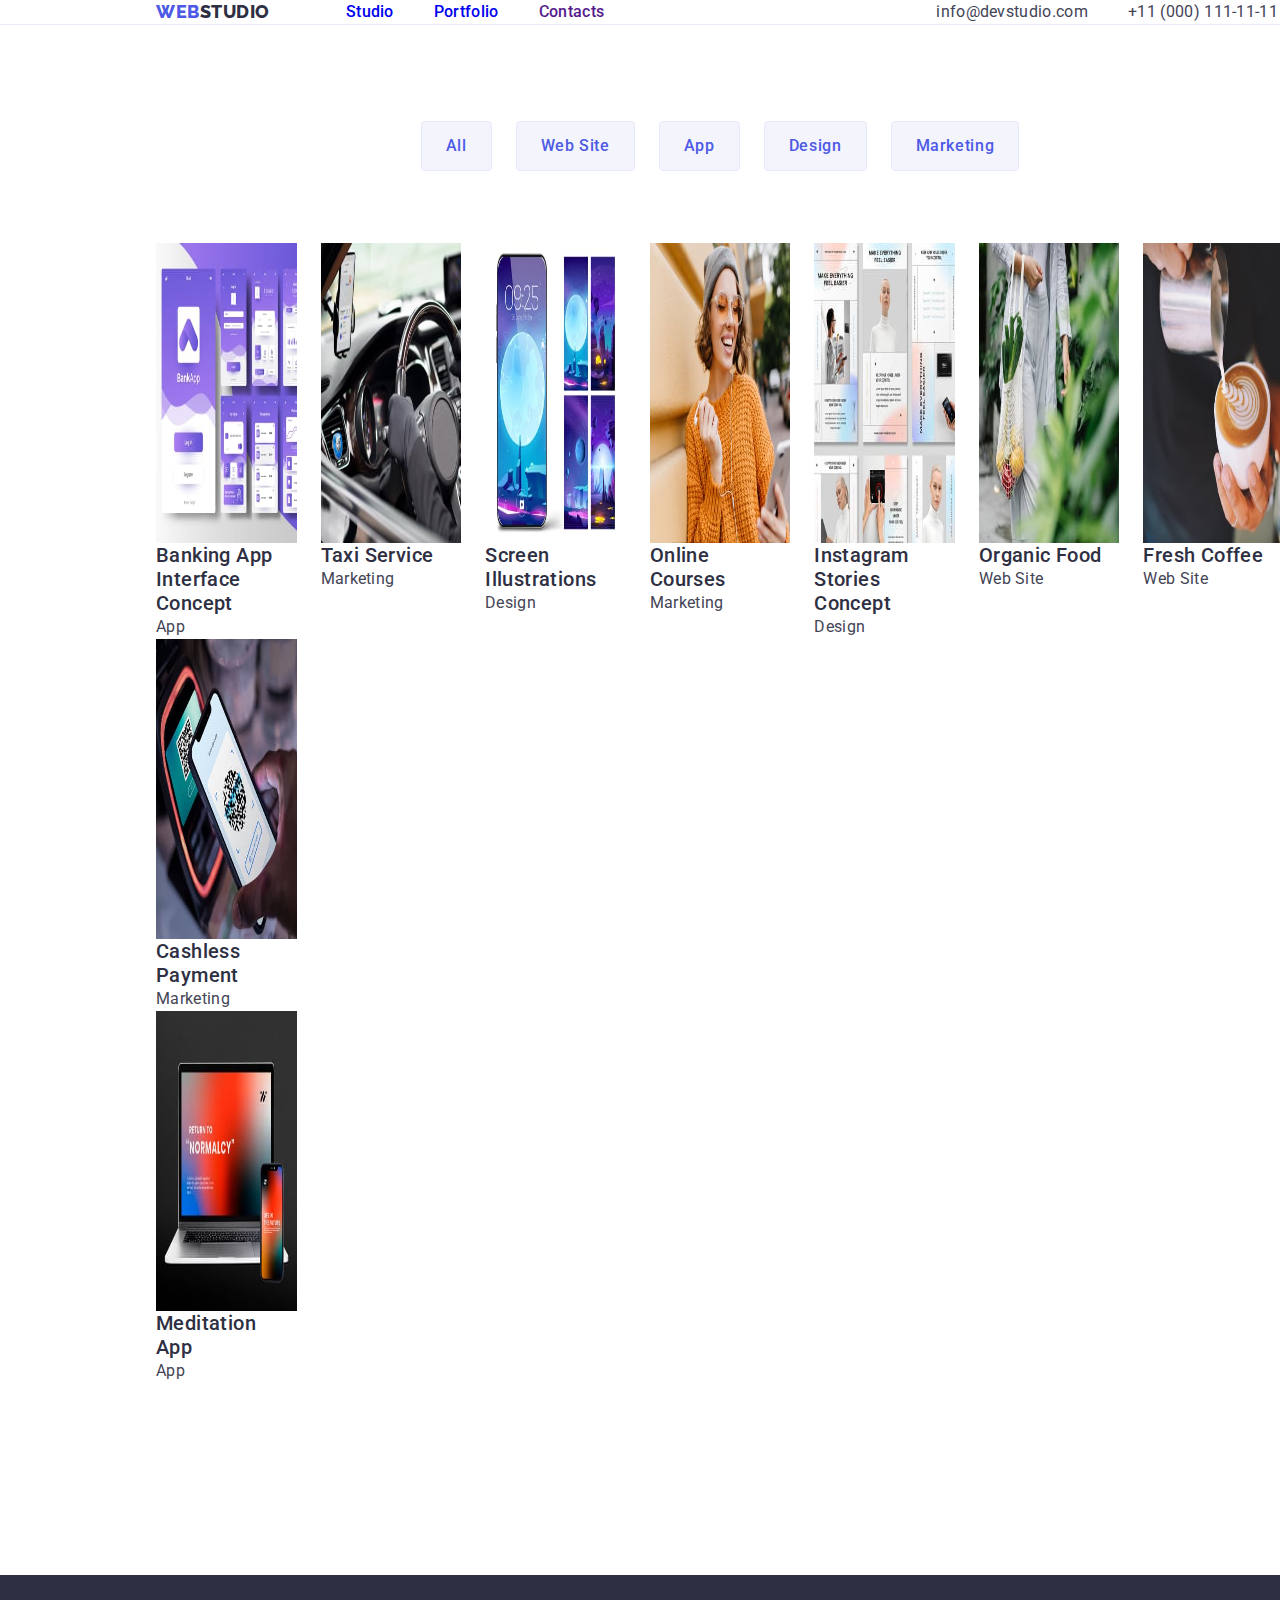
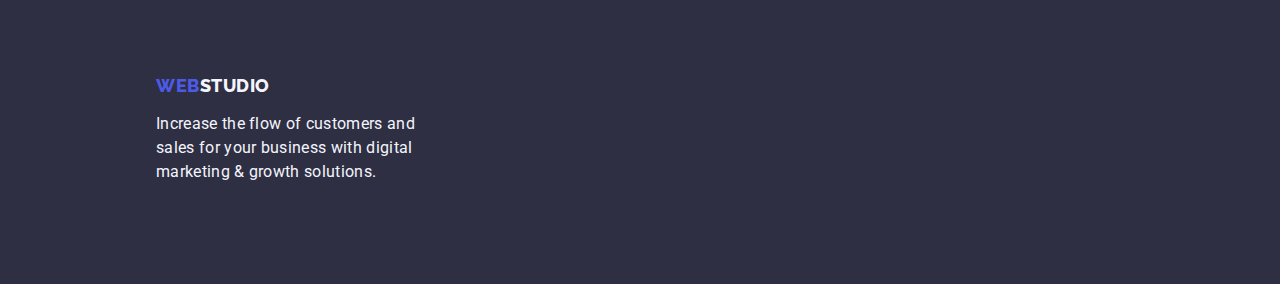
==== commit a3f94eba: "32" ====
--- a/portfolio.html
+++ b/portfolio.html
@@ -43,20 +43,18 @@
       </div>
     </header>
 
-    <main>
-      <section>
-        <h1></h1>
-        <div class="navigation">
-          <ul class="list">
-            <li><button type="button" class="button">All</button></li>
-            <li><button type="button" class="button">Web Site</button></li>
-            <li><button type="button" class="button">App</button></li>
-            <li><button type="button" class="button">Design</button></li>
-            <li><button type="button" class="button">Marketing</button></li>
-          </ul>
-        </div>
+    <main class="portfolio-main">
+      <section class="portfolio-section">
         <div class="container">
-          <div class="list-cards">
+        <h1 class="hidden"></h1>
+        <ul class="list">
+          <li><button type="button" class="button">All</button></li>
+          <li><button type="button" class="button">Web Site</button></li>
+          <li><button type="button" class="button">App</button></li>
+          <li><button type="button" class="button">Design</button></li>
+          <li><button type="button" class="button">Marketing</button></li>
+        </ul>
+
             <ul class="list">
               <div class="card-one">
                 <li>
@@ -67,12 +65,12 @@
                       width="360"
                       height="300"
                     />
-                    <div class="card-content">
+                    
                       <h2 class="portfolio-job">
                         Banking App Interface Concept
                       </h2>
                       <p class="portfolio-content">App</p>
-                    </div>
+                    
                   </a>
                 </li>
 
@@ -84,10 +82,10 @@
                       width="360"
                       height="300"
                     />
-                    <div class="card-content">
+                   
                       <h2 class="portfolio-job">Cashless Payment</h2>
                       <p class="portfolio-content">Marketing</p>
-                    </div>
+                    
                   </a>
                 </li>
 
@@ -99,15 +97,15 @@
                       width="360"
                       height="300"
                     />
-                    <div class="card-content">
+                    
                       <h2 class="portfolio-job">Meditation App</h2>
                       <p class="portfolio-content">App</p>
-                    </div>
+                    
                   </a>
                 </li>
               </div>
 
-              <div class="card-two">
+              
                 <li>
                   <a class="link" href="">
                     <img
@@ -116,10 +114,10 @@
                       width="360"
                       height="300"
                     />
-                    <div class="card-content">
+                    
                       <h2 class="portfolio-job">Taxi Service</h2>
                       <p class="portfolio-content">Marketing</p>
-                    </div>
+                    
                   </a>
                 </li>
 
@@ -132,10 +130,10 @@
                       height="300"
                     />
 
-                    <div class="card-content">
+                   
                       <h2 class="portfolio-job">Screen Illustrations</h2>
                       <p class="portfolio-content">Design</p>
-                    </div>
+                    
                   </a>
                 </li>
 
@@ -147,15 +145,15 @@
                       width="360"
                       height="300"
                     />
-                    <div class="card-content">
+                    
                       <h2 class="portfolio-job">Online Courses</h2>
                       <p class="portfolio-content">Marketing</p>
-                    </div>
-                  </a>
-                </li>
-              </div>
-
-              <div class="card-three">
+                    
+                  </a>
+                </li>
+              
+
+              
                 <li>
                   <a class="link" href="">
                     <img
@@ -164,10 +162,10 @@
                       width="360"
                       height="300"
                     />
-                    <div class="card-content">
+                    
                       <h2 class="portfolio-job">Instagram Stories Concept</h2>
                       <p class="portfolio-content">Design</p>
-                    </div>
+                    
                   </a>
                 </li>
 
@@ -179,10 +177,10 @@
                       width="360"
                       height="300"
                     />
-                    <div class="card-content">
+                   
                       <h2 class="portfolio-job">Organic Food</h2>
                       <p class="portfolio-content">Web Site</p>
-                    </div>
+                    
                   </a>
                 </li>
 
@@ -194,21 +192,18 @@
                       width="360"
                       height="300"
                     />
-                    <div class="card-content">
+                    
                       <h2 class="portfolio-job">Fresh Coffee</h2>
                       <p class="portfolio-content">Web Site</p>
-                    </div>
-                  </a>
-                </li>
-              </div>
+                    
+                  </a>
+                </li>
             </ul>
-          </div>
-        </div>
       </section>
     </main>
 
     <footer class="footer">
-      <div class="footer-content">
+      <div class="container">
         <a class="link" href="./index.html"
           >Web<span class="logo-studio-footer">Studio</span></a
         >
--- a/css/styles.css
+++ b/css/styles.css
@@ -88,6 +88,8 @@
     color: #2E2F42;
     font-size: 16px;
     font-weight: 500;
+    
+    margin-right: 332px;
 
     gap:40px;
 
@@ -159,10 +161,12 @@
     background-color:#4D5AE5;
     font-size: 16px;
 
-    display: flex;
-    margin:48px 0 0 0;
-    padding:16px 32px 16px 32px;
-    border: 0px;
+    display: block;
+    min-width: 169px;
+    height: 56px;
+    padding: 16px 32px;
+    margin:48px auto;
+    border: none;
     border-radius: 4px;
 
 }
@@ -181,9 +185,7 @@
     text-align: center;
     background-color:#2E2F42;
 
-    display: flex;
-    width: 1440px;
-    
+    padding:188px 0;
 }
 
 
@@ -193,39 +195,45 @@
     font-size: 56px;
     color: #FFFFFF;
     line-height: 1.07;
-}
-
-.first-section {
-    display: flex;
-    flex-direction: column;
-    width: 496px;
-    align-items:center;
-    margin: 188px 472px;
-}
-
-.second-section {
-    display: inline;
-    margin: 0;
+
+    max-width: 496px;
+}
+
+.main-title .container {
+    max-width: 496px;
     padding: 0;
-}
-
-.second-section .list {
-    display: inline-flex;
-    margin: 92px 0 120px 0;
+    
+}
+
+.second-title {
+    padding: 120px 0;
+}
+
+.second-title .container .list {
+    display: flex;
     gap: 24px;
 }
 
-.second-section .list li {
-    width: calc((100% - 3*24px)/4);
-}
-
+.second-title-text {
+    width: calc((100% - 72px) \ 4);
+}
+
+.second-title-text .title-list {
+    margin-bottom: 8px;
+}
 
 .second-title h2 {
-    visibility: hidden;
-    pointer-events: none;
     position: absolute;
-    padding-top: 0;
-    margin: 0;
+    width: 1px;
+    height: 1px;
+    margin: -1px;
+    border: 0;
+     padding: 0;
+    
+     white-space: nowrap;
+     clip-path: inset(100%);
+     clip: rect(0 0 0 0);
+     overflow: hidden;
 }
 
 .second-title .text {
@@ -243,12 +251,12 @@
 }
 
 .our-job {
-    padding-bottom:120px ;
+    padding:120px;
 
 }
 
 .our-job .our-job-title {
-    display: block;
+    margin-bottom: 72px;
 
     text-transform: capitalize;
     letter-spacing: 0.02em;
@@ -259,13 +267,15 @@
     color: #2E2F42;
 }
 
-.our-job .conteiner ul {
-    display: inline-flex;
+
+.our-job .container .list {
+    display: flex;
     gap: 24px;
-    margin-top: 72px;
-
-}
-
+}
+
+.our-job-title .our-job-text {
+    width: calc((100% - 48px) \ 3);
+}
 
 
 .our-job .conteiner .list {
@@ -274,39 +284,26 @@
 
 
 .our {
-    display:flex;
-    height: 732px;
+    padding: 120px 0;
     background-color:#F4F4FD;
 }
 
 .list .our-team {
-    display: block;
     background-color: #FFFFFF;
 
-}
-
-
-.team {
-    display: block;
-    margin-top:120px ;
-}
-
-.our .conteiner ul {
-    display: inline-flex;
-    margin-top: 72px;
-    margin-bottom: 120px;
+    width: calc((100%-72px) \ 4);
+    border-radius: 0px 0px 4px 4px;
+}
+
+.card-text {
+    padding: 32px 16px;
+}
+
+.our .container .list {
+    background-color: #F4F4FD;
+    
+    display: flex;
     gap: 24px;
-    background-color: #F4F4FD;
-}
-
-
-.card-text  {
-    display:flex;
-    flex-direction: column;
-    gap: 8px;
-
-    margin:32px 16px;
-    align-items: center; 
 }
 
 
@@ -318,6 +315,8 @@
     line-height: 1.11;
     font-size: 36px;
     font-weight:700 ;
+
+    margin-bottom: 72px;
 }
 
 .list .our-team .job {
@@ -327,6 +326,8 @@
     line-height: 1.5;
     font-size: 16px;
     font-weight: 500;
+
+    text-align: center;
 }
 
 .our-team .human {
@@ -335,30 +336,26 @@
     font-size: 20px;
     font-weight: 400;
     line-height: 1.2;
+
+    text-align: center;
+    margin-bottom: 8px;
 }
 
 
 
 .footer {
-    display: flex;
-    height: 312px;
     background-color:#2E2F42 ;
-    align-items:normal;
-    gap:16px ;
-}
-
-.footer-content {
-    display: flex;
-    flex-direction: column;
-    gap: 17.5px;
-    align-self: center;
-    margin-left:156px ;
-    margin-top:100px;
-    margin-bottom: 100px;
-
-}
-
-
+    padding: 100px 0;
+}
+
+.footer .container .link {
+    display: inline-block;
+    margin-bottom: 16px;
+}
+
+.footer .footer-text {
+    max-width: 264px
+}
 
 .footer .link {
         text-decoration: none;
@@ -369,9 +366,6 @@
             font-size: 18px;
             font-weight: 800;
             color: #4D5AE5;
-
-            width: 115px;
-            height: 24px;
 }
 
 .footer .footer-text {
@@ -380,8 +374,33 @@
     font-size: 16px;
     color: #F4F4FD;
 
-    width: 264px;
-    height: 72px;
+}
+
+.portfolio-main .portfolio-section {
+    padding-top: 96px;
+    padding-bottom: 120px;
+}
+
+.hidden {
+    position: absolute;
+        width: 1px;
+        height: 1px;
+        margin: -1px;
+        border: 0;
+        padding: 0;
+    
+        white-space: nowrap;
+        clip-path: inset(100%);
+        clip: rect(0 0 0 0);
+        overflow: hidden;
+}
+
+.portfolio-main .portfolio-section .list {
+    display: flex;
+    justify-content: center;
+    gap: 24px;
+    margin-bottom: 72px;
+
 }
 
 .list .button {
@@ -394,62 +413,16 @@
     font-weight: 500;
     line-height: 1.5;
 
-    display: inline-flex;
-    border-radius:4px ;
-    padding: 12px 24px ;
-    width: max-content;
-    border-color: #F4F4FD;
-    border-style: none;
-}
-
-.navigation .list {
-    display: inline-flex;
-    margin: 96px 472px 59px 472px ;
-    gap: 23.33px;
-}
-
-.list-cards {
-    display:flex;
-    margin-bottom:120px;
-
-}
-
-.card-content {
-    display: block;
-    margin: 32px 52px 32px 16px;
-}
-
-.portfolio-content {
-    margin-top: 8px;
-}
-
-
-.list-cards .list li {
-    display:inline-flex;
-    flex-wrap: nowrap;
-    margin-bottom: 48px;
-    border: 1px solid #E7E9FC;
-}
-
-.card-one {
-    display: flex;
-    gap: 24px;
-}
-
-.card-two {
-    display: flex;
-    gap: 24px;
-}
-
-.card-three{
-    display: flex;
-    gap: 24px;
+    padding: 12px 24px;
+    border: 1px solid #e7e9fc;
+    border-radius: 4px;
 }
 
 .list .button:hover,
 .list .button:focus {
     color: #FFFFFF;
     background-color:#404BBF ;
+    border: 1px solid transparent;
 }
 
 .list .link {
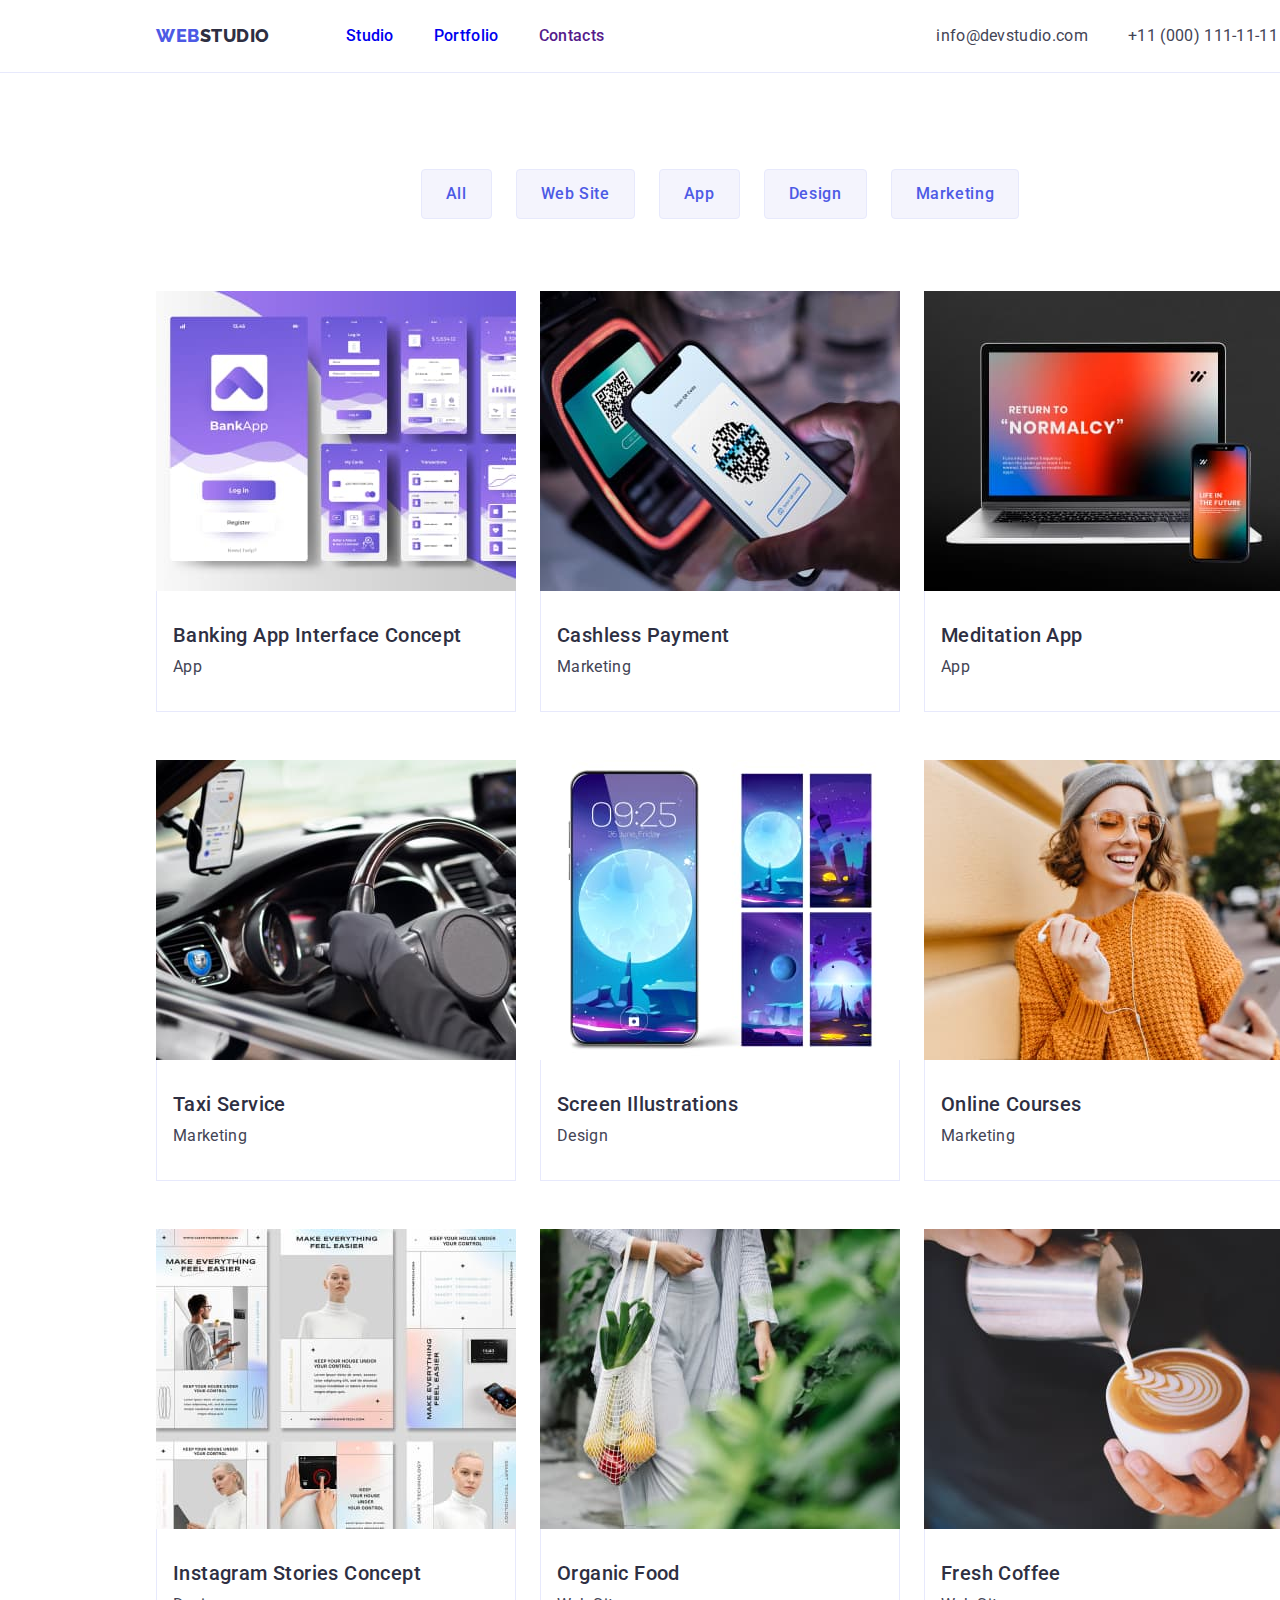
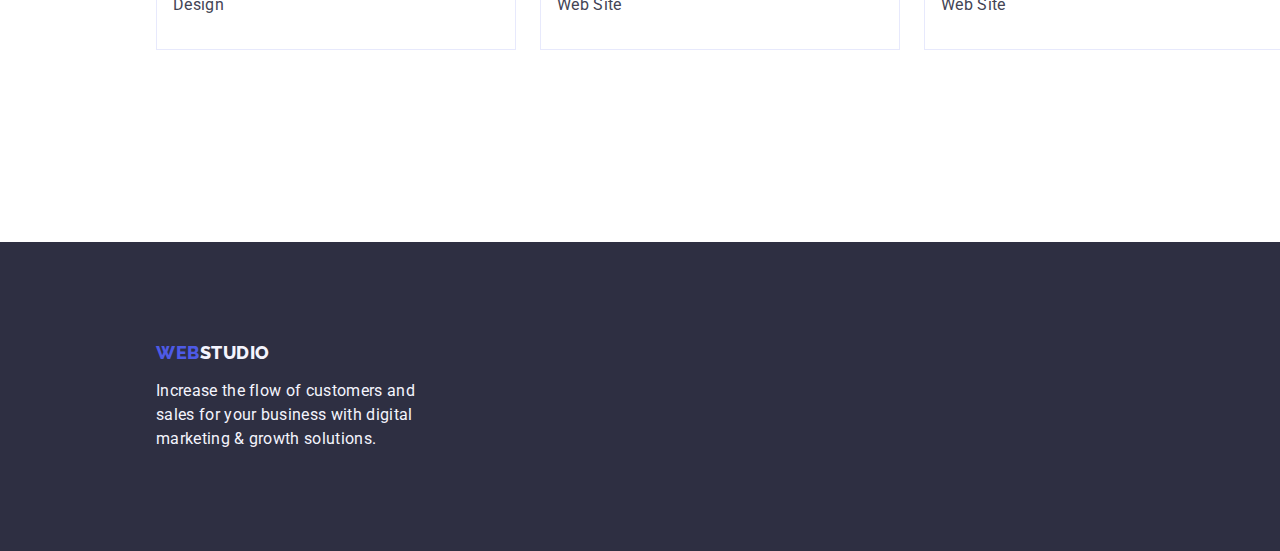
==== commit 1d635564: "12" ====
--- a/portfolio.html
+++ b/portfolio.html
@@ -56,8 +56,7 @@
         </ul>
 
             <ul class="list">
-              <div class="card-one">
-                <li>
+                <li class="portfolio-card">
                   <a class="link" href="">
                     <img
                       src="./images/img8.jpg"
@@ -65,16 +64,16 @@
                       width="360"
                       height="300"
                     />
-                    
+                    <div class="card-content">
                       <h2 class="portfolio-job">
                         Banking App Interface Concept
                       </h2>
                       <p class="portfolio-content">App</p>
-                    
-                  </a>
-                </li>
-
-                <li>
+                    </div>
+                  </a>
+                </li>
+
+                <li class="portfolio-card">
                   <a class="link" href="">
                     <img
                       src="./images/img9.jpg"
@@ -82,14 +81,14 @@
                       width="360"
                       height="300"
                     />
-                   
+                    <div class="card-content">
                       <h2 class="portfolio-job">Cashless Payment</h2>
                       <p class="portfolio-content">Marketing</p>
-                    
-                  </a>
-                </li>
-
-                <li>
+                    </div>
+                  </a>
+                </li>
+
+                <li class="portfolio-card">
                   <a class="link" href="">
                     <img
                       src="./images/img10.jpg"
@@ -97,16 +96,14 @@
                       width="360"
                       height="300"
                     />
-                    
+                    <div class="card-content">
                       <h2 class="portfolio-job">Meditation App</h2>
                       <p class="portfolio-content">App</p>
-                    
-                  </a>
-                </li>
-              </div>
-
+                    </div>
+                  </a>
+                </li>
               
-                <li>
+                <li class="portfolio-card">
                   <a class="link" href="">
                     <img
                       src="./images/img11.jpg"
@@ -114,14 +111,14 @@
                       width="360"
                       height="300"
                     />
-                    
+                    <div class="card-content">
                       <h2 class="portfolio-job">Taxi Service</h2>
                       <p class="portfolio-content">Marketing</p>
-                    
-                  </a>
-                </li>
-
-                <li>
+                    </div>
+                  </a>
+                </li>
+
+                <li class="portfolio-card">
                   <a class="link" href="">
                     <img
                       src="./images/img12.jpg"
@@ -129,15 +126,14 @@
                       width="360"
                       height="300"
                     />
-
-                   
+                    <div class="card-content">
                       <h2 class="portfolio-job">Screen Illustrations</h2>
                       <p class="portfolio-content">Design</p>
-                    
-                  </a>
-                </li>
-
-                <li>
+                    </div>
+                  </a>
+                </li>
+
+                <li class="portfolio-card">
                   <a class="link" href="">
                     <img
                       src="./images/img13.jpg"
@@ -145,16 +141,16 @@
                       width="360"
                       height="300"
                     />
-                    
+                    <div class="card-content">
                       <h2 class="portfolio-job">Online Courses</h2>
                       <p class="portfolio-content">Marketing</p>
-                    
+                    </div>
                   </a>
                 </li>
               
 
               
-                <li>
+                <li class="portfolio-card">
                   <a class="link" href="">
                     <img
                       src="./images/img14.jpg"
@@ -162,14 +158,14 @@
                       width="360"
                       height="300"
                     />
-                    
+                    <div class="card-content">
                       <h2 class="portfolio-job">Instagram Stories Concept</h2>
                       <p class="portfolio-content">Design</p>
-                    
-                  </a>
-                </li>
-
-                <li>
+                    </div>
+                  </a>
+                </li>
+
+                <li class="portfolio-card">
                   <a class="link" href="">
                     <img
                       src="./images/img15.jpg"
@@ -177,14 +173,14 @@
                       width="360"
                       height="300"
                     />
-                   
+                    <div class="card-content">
                       <h2 class="portfolio-job">Organic Food</h2>
                       <p class="portfolio-content">Web Site</p>
-                    
-                  </a>
-                </li>
-
-                <li>
+                    </div>
+                  </a>
+                </li>
+
+                <li class="portfolio-card">
                   <a class="link" href="">
                     <img
                       src="./images/img16.jpg"
@@ -192,13 +188,14 @@
                       width="360"
                       height="300"
                     />
-                    
+                    <div class="card-content">
                       <h2 class="portfolio-job">Fresh Coffee</h2>
                       <p class="portfolio-content">Web Site</p>
-                    
+                    </div>
                   </a>
                 </li>
             </ul>
+        </div>
       </section>
     </main>
 
--- a/css/styles.css
+++ b/css/styles.css
@@ -64,6 +64,7 @@
 
 .header-nav {
     border-bottom: 1px solid #E7E9FC;
+    padding: 24px 0;
 }
 
 
@@ -397,13 +398,26 @@
 
 .portfolio-main .portfolio-section .list {
     display: flex;
+    flex-wrap: wrap;
     justify-content: center;
-    gap: 24px;
+    column-gap: 24px;
+    row-gap: 48px;
     margin-bottom: 72px;
 
-}
-
-.list .button {
+
+}
+
+.portfolio-card {
+    width: calc((100% - 48px) / 3);
+}
+
+.card-content {
+    padding: 32px 16px;
+    border: 1px solid #e7e9fc;
+    border-top: none;
+}
+
+.list .button  {
     letter-spacing: 0.04em;
     font-family: var(--primary-font);
     cursor: pointer;
@@ -429,6 +443,7 @@
     text-decoration: none;
 }
 
+
 .list .link .portfolio-job {
     font-family: var(--primary-font);
     letter-spacing: 0.02em;
@@ -436,6 +451,8 @@
     font-size: 20px;
     font-weight: 500;
     line-height: 1.2;
+
+    margin-bottom: 8px;
 }
 
 .link .portfolio-content {
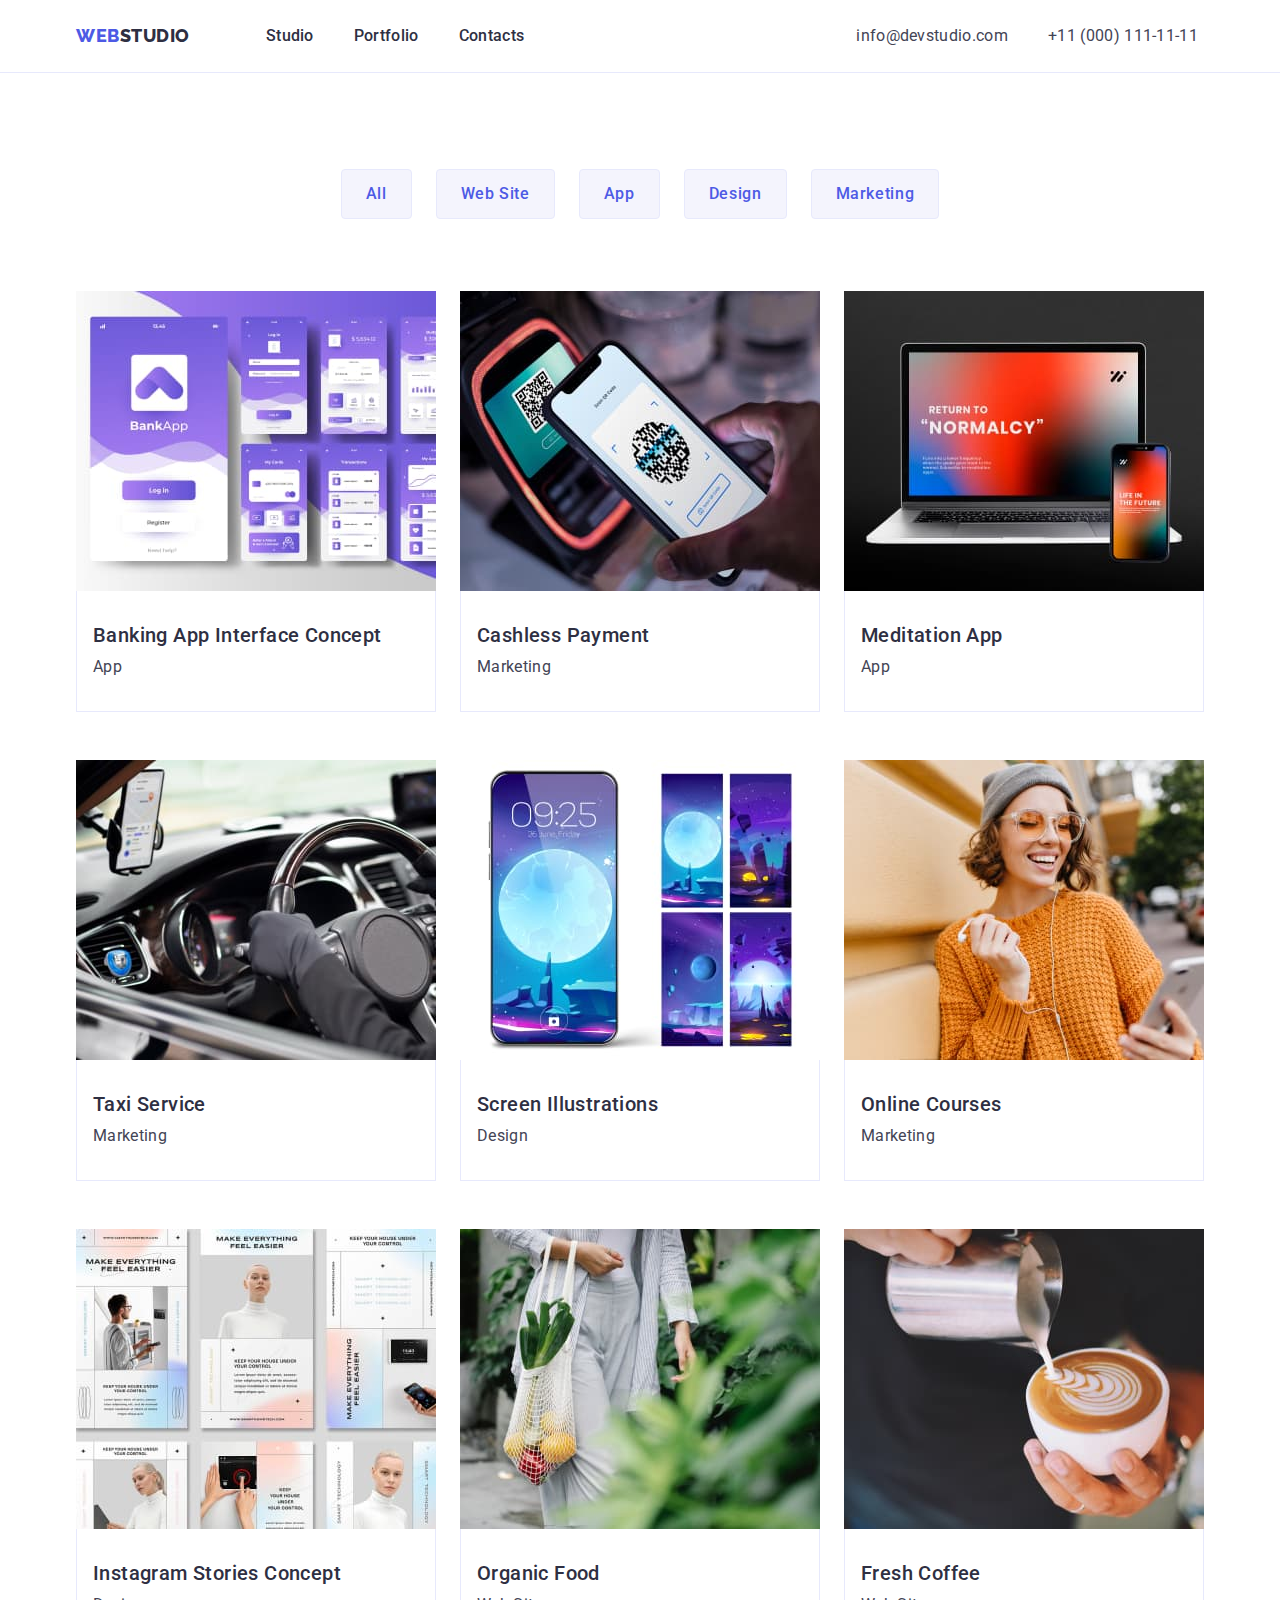
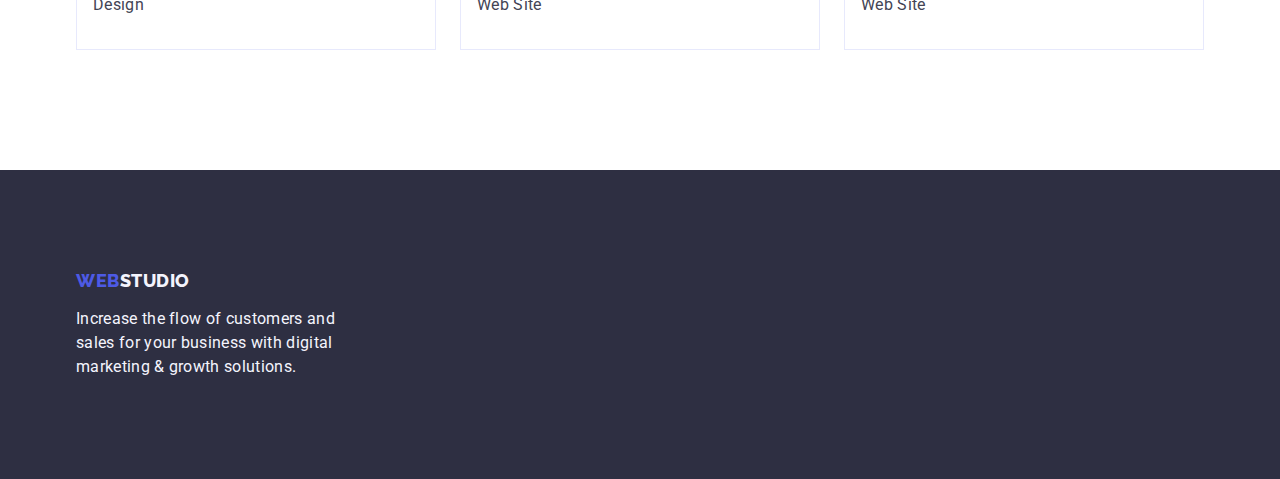
==== commit 0cbcbc79: "12" ====
--- a/portfolio.html
+++ b/portfolio.html
@@ -18,13 +18,13 @@
     <header class="header-nav">
       <div class="container">
         <nav class="menu">
-          <a class="link" href="./index.html"
+          <a class="link logo" href="./index.html"
             >Web<span class="logo-studio">Studio</span></a
           >
-          <ul class="list">
-            <li><a class="link" href="./index.html">Studio</a></li>
-            <li><a class="link" href="./portfolio.html">Portfolio</a></li>
-            <li><a class="link" href="">Contacts</a></li>
+          <ul class="list nav-pages">
+            <li><a class="link pages" href="./index.html">Studio</a></li>
+            <li><a class="link pages" href="./portfolio.html">Portfolio</a></li>
+            <li><a class="link pages" href="">Contacts</a></li>
           </ul>
         </nav>
 
@@ -42,12 +42,12 @@
         </address>
       </div>
     </header>
-
+    
     <main class="portfolio-main">
       <section class="portfolio-section">
         <div class="container">
         <h1 class="hidden"></h1>
-        <ul class="list">
+        <ul class="list buttons">
           <li><button type="button" class="button">All</button></li>
           <li><button type="button" class="button">Web Site</button></li>
           <li><button type="button" class="button">App</button></li>
@@ -55,7 +55,7 @@
           <li><button type="button" class="button">Marketing</button></li>
         </ul>
 
-            <ul class="list">
+            <ul class="list card-list">
                 <li class="portfolio-card">
                   <a class="link" href="">
                     <img
--- a/css/styles.css
+++ b/css/styles.css
@@ -13,8 +13,6 @@
     background-color: #FFFFFF;
     font-family: var(--primary-font);
     color:#434455;
-    margin: 0;
-    width: 1440px;
 }
 
 a {
@@ -68,7 +66,7 @@
 }
 
 
-.menu >a {
+.menu .logo {
     text-decoration: none;
     line-height: 1.17;
     letter-spacing: 0.03em;
@@ -81,19 +79,19 @@
     margin:0 76px 0 0;
 }
 
-.menu .list {
-    display: flex;
+.menu .nav-pages {
+    display: flex;
+    margin-right: 332px;
+    gap:40px;
+}
+
+.nav-pages .pages {
     text-decoration: none;
     letter-spacing: 0.02em;
     line-height: 1.5;
     color: #2E2F42;
     font-size: 16px;
     font-weight: 500;
-    
-    margin-right: 332px;
-
-    gap:40px;
-
 }
 
 .menu .list .link {
@@ -216,7 +214,7 @@
 }
 
 .second-title-text {
-    width: calc((100% - 72px) \ 4);
+    width: calc((100% - 72px) / 4);
 }
 
 .second-title-text .title-list {
@@ -252,7 +250,7 @@
 }
 
 .our-job {
-    padding:120px;
+    padding-bottom:120px;
 
 }
 
@@ -326,7 +324,7 @@
     color: #434455;
     line-height: 1.5;
     font-size: 16px;
-    font-weight: 500;
+    font-weight: 400;
 
     text-align: center;
 }
@@ -335,7 +333,7 @@
     color: #2E2F42;
     letter-spacing: 0.02em;
     font-size: 20px;
-    font-weight: 400;
+    font-weight: 500;
     line-height: 1.2;
 
     text-align: center;
@@ -396,16 +394,20 @@
         overflow: hidden;
 }
 
-.portfolio-main .portfolio-section .list {
+.buttons {
+    display: flex;
+    justify-content: center;
+    gap: 24px;
+    margin-bottom: 72px;
+}
+
+.card-list {
     display: flex;
     flex-wrap: wrap;
-    justify-content: center;
     column-gap: 24px;
     row-gap: 48px;
-    margin-bottom: 72px;
-
-
-}
+}
+
 
 .portfolio-card {
     width: calc((100% - 48px) / 3);
